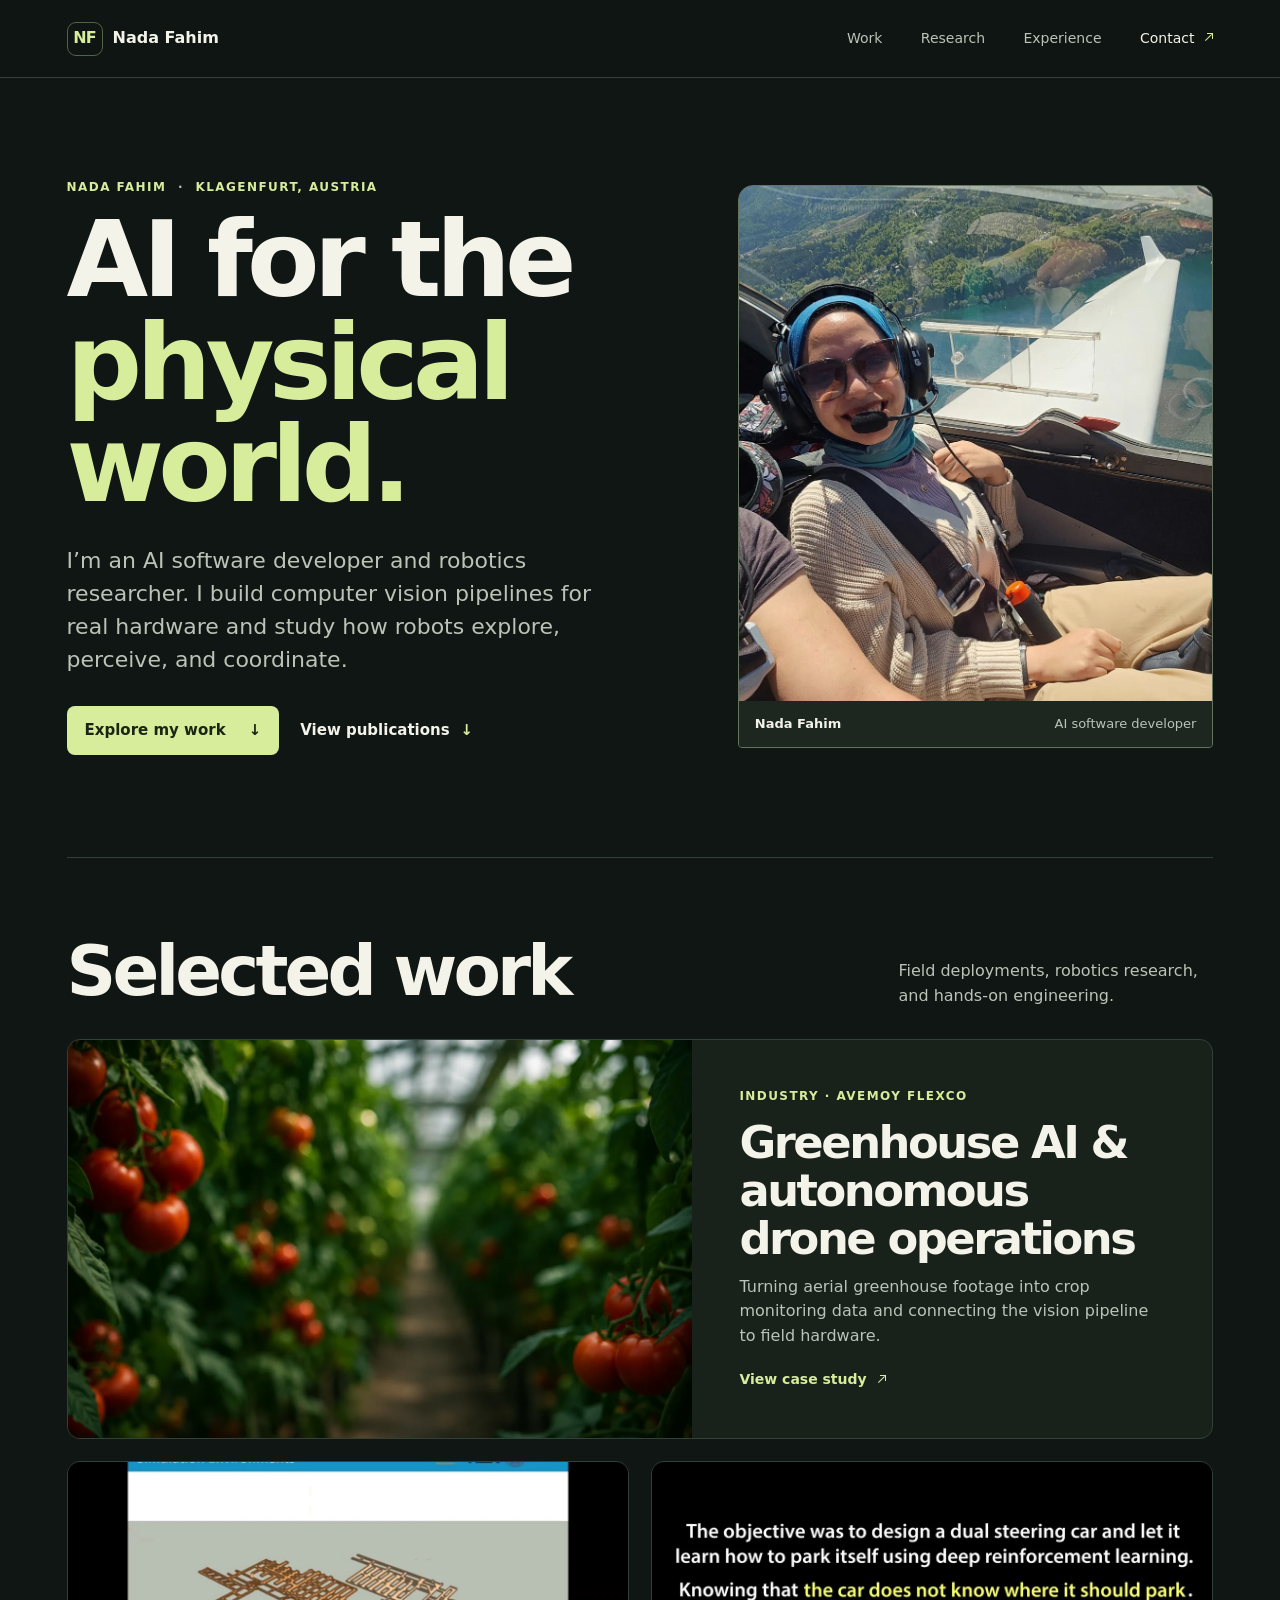
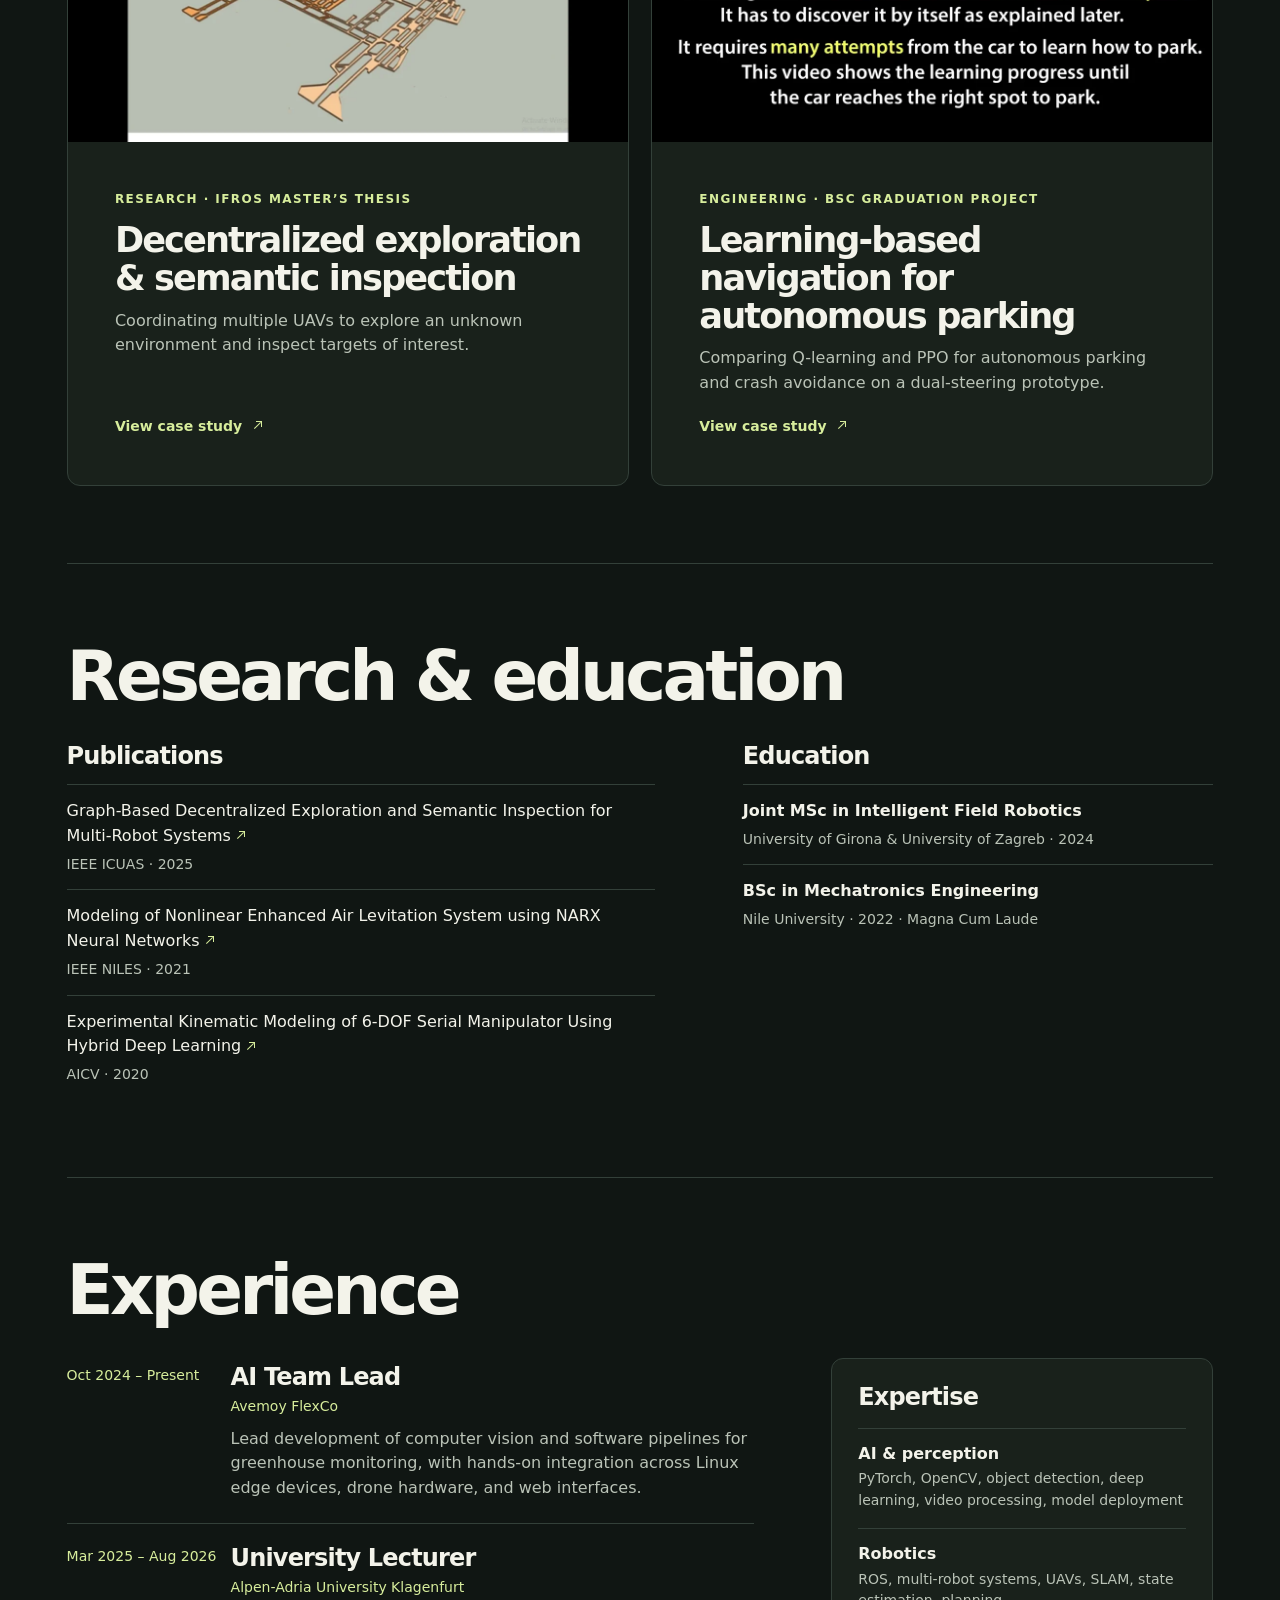
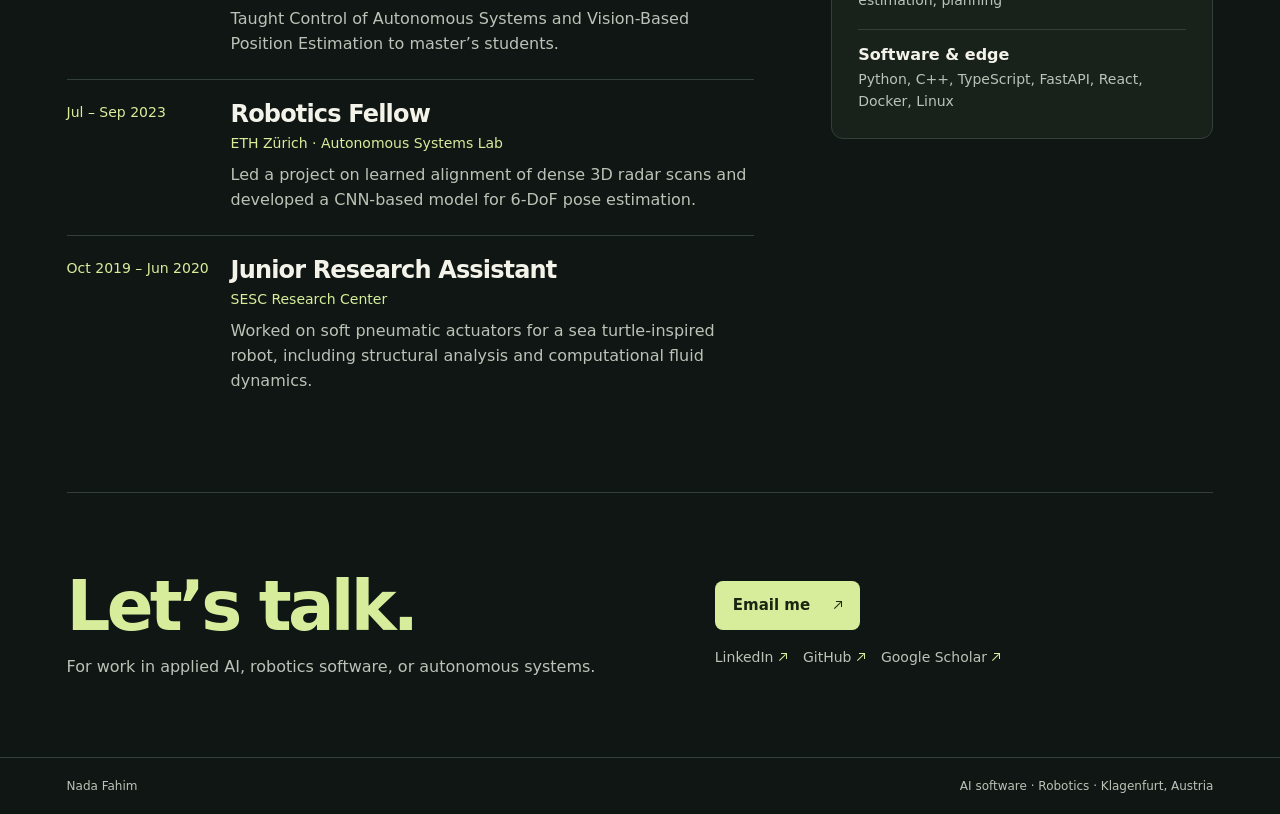
==== index.html @ fade5ad8 "Publish Nada Fahim portfolio" ====
<!doctype html><html lang="en"><head><meta charset="utf-8">
<meta name="viewport" content="width=device-width, initial-scale=1"><meta name="robots" content="noindex,nofollow">
<title>Nada Fahim | AI Software &amp; Robotics</title><meta name="description" content="Nada Fahim · AI software developer, robotics engineer, and researcher based in Klagenfurt, Austria.">
<meta property="og:title" content="Nada Fahim | AI Software &amp; Robotics"><meta property="og:description" content="Nada Fahim · AI software developer, robotics engineer, and researcher based in Klagenfurt, Austria.">
<link rel="icon" href="mark.svg" type="image/svg+xml"><link rel="stylesheet" href="style.css"></head>
<body><a class="skip" href="#main">Skip to content</a>
<header class="top"><div class="wrap top-inner"><a class="wordmark" href="index.html" aria-label="Nada Fahim, home"><span class="mark">NF</span><span>Nada Fahim</span></a><nav aria-label="Primary"><a href="index.html#work">Work</a><a href="index.html#research">Research</a><a href="index.html#experience">Experience</a><a class="nav-contact" href="index.html#contact">Contact <span class="arrow" aria-hidden="true"></span></a></nav></div></header>
<main id="main">
<section class="hero wrap"><div class="hero-copy"><p class="eyebrow">Nada Fahim <span>·</span> Klagenfurt, Austria</p><h1>AI for the<br><em>physical world.</em></h1>
<p class="intro">I’m an AI software developer and robotics researcher. I build computer vision pipelines for real hardware and study how robots explore, perceive, and coordinate.</p>
<div class="actions"><a class="button" href="#work">Explore my work <span aria-hidden="true">↓</span></a><a class="quiet" href="#publications">View publications <span aria-hidden="true">↓</span></a></div></div>
<figure class="portrait"><img src="nada-fahim.webp" width="1000" height="1333" alt="Portrait of Nada Fahim" fetchpriority="high"><figcaption>Nada Fahim <span>AI software developer</span></figcaption></figure></section>
<section class="section work wrap" id="work"><div class="section-head"><h2>Selected work</h2><p>Field deployments, robotics research, and hands-on engineering.</p></div><article class="case-card featured"><figure><img src="greenhouse.webp" alt="Illustration of tomatoes growing in a greenhouse" loading="lazy"></figure>
<div class="card-body"><p class="eyebrow">Industry · Avemoy FlexCo</p><h3><a href="greenhouse-ai.html">Greenhouse AI & autonomous drone operations</a></h3><p>Turning aerial greenhouse footage into crop monitoring data and connecting the vision pipeline to field hardware.</p>
<a class="case-link" href="greenhouse-ai.html" aria-label="View case study: Greenhouse AI & autonomous drone operations">View case study <span class="arrow" aria-hidden="true"></span></a></div></article><div class="work-grid"><article class="case-card"><figure><img src="exploration.webp" alt="Frame from the multi-robot exploration thesis demonstration" loading="lazy"></figure>
<div class="card-body"><p class="eyebrow">Research · IFRoS master’s thesis</p><h3><a href="multi-robot-exploration.html">Decentralized exploration & semantic inspection</a></h3><p>Coordinating multiple UAVs to explore an unknown environment and inspect targets of interest.</p>
<a class="case-link" href="multi-robot-exploration.html" aria-label="View case study: Decentralized exploration & semantic inspection">View case study <span class="arrow" aria-hidden="true"></span></a></div></article><article class="case-card"><figure><img src="parking.webp" alt="Frame from the autonomous parking graduation project demonstration" loading="lazy"></figure>
<div class="card-body"><p class="eyebrow">Engineering · BSc graduation project</p><h3><a href="autonomous-parking.html">Learning-based navigation for autonomous parking</a></h3><p>Comparing Q-learning and PPO for autonomous parking and crash avoidance on a dual-steering prototype.</p>
<a class="case-link" href="autonomous-parking.html" aria-label="View case study: Learning-based navigation for autonomous parking">View case study <span class="arrow" aria-hidden="true"></span></a></div></article></div></section>
<section class="section research-section wrap" id="research"><div class="section-head"><h2>Research & education</h2></div><div class="research-grid"><div><h3 id="publications">Publications</h3>
<ul class="publication-list"><li><a href="https://ieeexplore.ieee.org/document/11007831">Graph-Based Decentralized Exploration and Semantic Inspection for Multi-Robot Systems <span class="arrow" aria-hidden="true"></span></a><p>IEEE ICUAS · 2025</p></li>
<li><a href="https://ieeexplore.ieee.org/document/9600486">Modeling of Nonlinear Enhanced Air Levitation System using NARX Neural Networks <span class="arrow" aria-hidden="true"></span></a><p>IEEE NILES · 2021</p></li>
<li><a href="https://itcs.nu.edu.eg/publications/experimental-kinematic-modeling-6-dof-serial-manipulator-using-hybrid-deep-learning">Experimental Kinematic Modeling of 6-DOF Serial Manipulator Using Hybrid Deep Learning <span class="arrow" aria-hidden="true"></span></a><p>AICV · 2020</p></li></ul></div>
<div><h3>Education</h3><div class="degree"><strong>Joint MSc in Intelligent Field Robotics</strong><p>University of Girona &amp; University of Zagreb · 2024</p></div><div class="degree"><strong>BSc in Mechatronics Engineering</strong><p>Nile University · 2022 · Magna Cum Laude</p></div></div></div></section>
<section class="section wrap" id="experience"><div class="section-head"><h2>Experience</h2></div><div class="experience-grid"><div><article class="experience-item"><time>Oct 2024 – Present</time><div><h3>AI Team Lead</h3><p class="org">Avemoy FlexCo</p><p>Lead development of computer vision and software pipelines for greenhouse monitoring, with hands-on integration across Linux edge devices, drone hardware, and web interfaces.</p></div></article><article class="experience-item"><time>Mar 2025 – Aug 2026</time><div><h3>University Lecturer</h3><p class="org">Alpen-Adria University Klagenfurt</p><p>Taught Control of Autonomous Systems and Vision-Based Position Estimation to master’s students.</p></div></article><article class="experience-item"><time>Jul – Sep 2023</time><div><h3>Robotics Fellow</h3><p class="org">ETH Zürich · Autonomous Systems Lab</p><p>Led a project on learned alignment of dense 3D radar scans and developed a CNN-based model for 6-DoF pose estimation.</p></div></article><article class="experience-item"><time>Oct 2019 – Jun 2020</time><div><h3>Junior Research Assistant</h3><p class="org">SESC Research Center</p><p>Worked on soft pneumatic actuators for a sea turtle-inspired robot, including structural analysis and computational fluid dynamics.</p></div></article></div><aside class="skills" aria-label="Technical expertise"><h2>Expertise</h2><article><h3>AI & perception</h3><p>PyTorch, OpenCV, object detection, deep learning, video processing, model deployment</p></article><article><h3>Robotics</h3><p>ROS, multi-robot systems, UAVs, SLAM, state estimation, planning</p></article><article><h3>Software & edge</h3><p>Python, C++, TypeScript, FastAPI, React, Docker, Linux</p></article></aside></div></section>
<section class="contact wrap section" id="contact"><div><h2>Let’s talk.</h2><p>For work in applied AI, robotics software, or autonomous systems.</p></div><div><a class="button" href="mailto:Nada.Fahim2912@gmail.com">Email me <span class="arrow" aria-hidden="true"></span></a><div class="socials"><a class="social-link" href="https://linkedin.com/in/nada-abbas-99n">LinkedIn <span class="arrow" aria-hidden="true"></span></a><a class="social-link" href="https://github.com/NadaAbbas444">GitHub <span class="arrow" aria-hidden="true"></span></a><a class="social-link" href="https://scholar.google.com/citations?user=rYOD8GUAAAAJ&amp;hl=en">Google Scholar <span class="arrow" aria-hidden="true"></span></a></div></div></section></main>
<footer><div class="wrap footer-inner"><span>Nada Fahim</span><span>AI software · Robotics · Klagenfurt, Austria</span></div></footer></body></html>
---- style.css ----
:root{--bg:#101613;--panel:#19211b;--line:#334039;--ink:#f3f3ea;--muted:#bac3b7;--accent:#d7ed9c;--dark:#1b2511;--max:1320px;--gutter:clamp(22px,5.2vw,76px);color-scheme:dark}
*{box-sizing:border-box}html{scroll-behavior:smooth;scroll-padding-top:100px}body{margin:0;background:var(--bg);color:var(--ink);font-family:"Geist","DM Sans",system-ui,sans-serif;line-height:1.55}a{color:inherit;text-decoration:none}a:focus-visible{outline:2px solid var(--accent);outline-offset:5px}img,video{display:block;width:100%}figure,p,h1,h2,h3{margin:0}figure{min-width:0}p{color:var(--muted)}.wrap{width:min(calc(100% - var(--gutter)*2),var(--max));margin-inline:auto}.skip{position:absolute;top:12px;left:14px;z-index:10;padding:10px 15px;background:var(--accent);color:var(--dark);transform:translateY(-180%)}.skip:focus{transform:none}
.top{position:sticky;top:0;background:#101613f2;border-bottom:1px solid var(--line);z-index:3}.top-inner{height:77px;display:flex;justify-content:space-between;align-items:center;gap:22px}.wordmark{display:inline-flex;align-items:center;gap:10px;font-size:16px;font-weight:650;white-space:nowrap}.mark{display:grid;place-items:center;width:36px;height:34px;color:var(--accent);border:1px solid #536345;letter-spacing:-.06em;border-radius:9px}nav{display:flex;align-items:center;gap:clamp(15px,3vw,42px);font-size:14px;color:var(--muted)}nav a:hover,.quiet:hover,.social-link:hover{color:var(--accent)}.nav-contact{color:var(--ink)}.nav-contact span,.quiet span,.case-link span{margin-left:.35rem;color:var(--accent)}
.hero{padding:clamp(54px,7.8vw,114px) 0 clamp(58px,8vw,112px);display:grid;grid-template-columns:minmax(0,1.25fr) minmax(0,1fr);align-items:center;gap:clamp(30px,6vw,96px)}.eyebrow{font-size:12px;font-weight:650;letter-spacing:.12em;text-transform:uppercase;color:var(--accent);margin-bottom:13px}.eyebrow span{margin-inline:6px;color:var(--muted)}h1,h2,h3{font-weight:620;line-height:1.07;letter-spacing:-.055em}.hero h1{font-size:clamp(58px,8.25vw,120px);line-height:.97;margin:0 0 27px}.hero h1 em{font-style:normal;color:var(--accent)}.intro{font-size:clamp(17px,2vw,22px);max-width:540px;line-height:1.5}.actions,.socials{display:flex;align-items:center;gap:21px;flex-wrap:wrap}.actions{margin-top:30px}.button{display:inline-flex;align-items:center;justify-content:space-between;gap:23px;color:var(--dark);background:var(--accent);padding:13px 18px;border-radius:8px;font-size:15px;font-weight:700}.button:hover{background:#edf8d2}.quiet{font-size:15px;font-weight:650}.portrait{position:relative;isolation:isolate;max-width:480px;justify-self:end;width:100%;overflow:hidden;border:1px solid #66745f;border-radius:15px 15px 4px 4px;background:#27352d}.portrait img{height:clamp(335px,42vw,515px);object-fit:cover;object-position:center 36%;filter:saturate(.9)}.portrait figcaption{padding:13px 16px;display:flex;justify-content:space-between;gap:10px;background:#1d2720;color:var(--ink);font-size:13px;font-weight:650}.portrait figcaption span{color:var(--muted);font-weight:450}
.section{padding:clamp(42px,6vw,78px) 0;border-top:1px solid var(--line)}.section-head{margin-bottom:30px;display:flex;justify-content:space-between;align-items:end;gap:20px}.section-head h2,.contact h2{font-size:clamp(40px,5.5vw,69px)}.section-head>p{max-width:315px}.work-grid{display:grid;grid-template-columns:1fr 1fr;gap:22px;margin-top:22px}.case-card{overflow:hidden;border-radius:13px;border:1px solid var(--line);background:var(--panel);display:flex;flex-direction:column}.case-card.featured{display:grid;grid-template-columns:1.2fr 1fr;min-height:350px}.case-card figure{overflow:hidden;background:#243026}.case-card figure a{display:block;height:100%}.case-card figure img{height:100%;min-height:232px;aspect-ratio:16/8;object-fit:cover;transition:transform .5s ease}.case-card.featured figure img{min-height:350px}.case-card:hover img{transform:scale(1.035)}.card-body{display:flex;flex-direction:column;align-items:flex-start;padding:clamp(22px,3.7vw,51px);flex:1}.featured .card-body{justify-content:center}.card-body h3{font-size:clamp(25px,3.5vw,48px);margin-bottom:12px}.work-grid h3{font-size:clamp(24px,2.75vw,36px)}.card-body h3 a:hover,.publication-list a:hover{color:var(--accent)}.card-body>p:not(.eyebrow){margin-bottom:20px;max-width:466px}.case-link{display:inline-block;margin-top:auto;color:var(--accent);font-weight:650;font-size:14px}.case-link:hover{text-decoration:underline}
.experience-grid{display:grid;grid-template-columns:1.8fr 1fr;gap:clamp(30px,6vw,90px)}.experience-item{display:grid;grid-template-columns:150px 1fr;gap:14px;border-bottom:1px solid var(--line);padding:22px 0}.experience-item:first-child{padding-top:7px}.experience-item:last-child{border-bottom:0}.experience-item time,.org{color:var(--accent);font-size:14px}.experience-item h3,.skills h2,.research-grid h3{font-size:24px;letter-spacing:-.035em}.experience-item .org{margin:5px 0 9px}.skills{border:1px solid var(--line);background:var(--panel);border-radius:12px;padding:26px;height:fit-content}.skills article{margin-top:17px;padding-top:16px;border-top:1px solid var(--line)}.skills h3{font-size:16px;letter-spacing:0;margin-bottom:6px}.skills p{font-size:14px}
.research-grid{display:grid;grid-template-columns:1.25fr 1fr;gap:clamp(26px,7vw,88px)}.research-grid h3{margin-bottom:14px}.publication-list{list-style:none;margin:0;padding:0}.publication-list li,.degree{padding:14px 0;border-top:1px solid var(--line)}.publication-list p,.degree p{font-size:14px;margin-top:5px}.publication-list a span{color:var(--accent)}.contact{display:grid;grid-template-columns:1.25fr 1fr;gap:25px;align-items:center}.contact h2{color:var(--accent);margin-bottom:11px}.socials{gap:16px;margin-top:17px}.social-link{color:var(--muted);font-size:14px}.footer-inner{padding:19px 0;display:flex;justify-content:space-between;gap:12px;font-size:12px;color:var(--muted)}footer{border-top:1px solid var(--line)}
.case-page{max-width:1060px;padding:42px 0 80px}.case-header{padding:43px 0 22px}.case-header h1{font-size:clamp(40px,7vw,84px);margin-bottom:17px;max-width:920px}.case-meta{display:flex;gap:18px;color:var(--muted);font-size:14px;flex-wrap:wrap;border-block:1px solid var(--line);padding:14px 0;margin-bottom:27px}.case-meta strong{color:var(--accent)}.case-media video,.case-media img{border-radius:10px;border:1px solid var(--line);max-height:650px;object-fit:contain;background:#080c09}.case-media figure img{max-height:430px;object-fit:cover}.case-media figcaption{font-size:13px;color:var(--muted);margin-top:8px}.case-details{display:grid;grid-template-columns:1fr 1fr;gap:18px 50px;margin-top:39px}.case-details section{border-top:1px solid var(--line);padding-top:16px}.case-details h2,.stack h2{font-size:24px;margin-bottom:10px;letter-spacing:-.035em}.case-details .case-link{margin:12px 19px 0 0}.stack{margin-top:34px;border-radius:10px;border:1px solid var(--line);background:var(--panel);padding:21px}
@media(max-width:820px){.hero{grid-template-columns:1.1fr .9fr;gap:25px}.hero h1{font-size:clamp(44px,8.5vw,71px)}.case-card.featured{grid-template-columns:1fr 1fr}.experience-grid{grid-template-columns:1fr}.experience-item{grid-template-columns:135px 1fr}.top-inner{height:66px}}
@media(max-width:620px){.hero,.work-grid,.case-card.featured,.case-details,.research-grid,.contact{grid-template-columns:1fr}.hero{padding-top:40px;gap:30px}.hero h1{font-size:clamp(47px,11.5vw,74px)}.portrait{justify-self:start;max-width:none}.portrait img{height:clamp(310px,91vw,470px)}.section-head{display:block}.section-head>p{margin-top:9px}.case-card.featured figure img{min-height:190px}.case-card figure img{min-height:177px}.card-body{padding:24px}.experience-item{grid-template-columns:1fr;gap:4px}.top-inner{align-items:center;gap:9px}.wordmark>span:last-child{display:none}nav{gap:14px;font-size:12px}.nav-contact span{display:none}.footer-inner{flex-wrap:wrap}.case-header{padding-top:29px}}
@media(prefers-reduced-motion:reduce){*,*::before,*::after{scroll-behavior:auto!important;transition:none!important}}
.arrow{display:inline-block;width:9px;height:9px;position:relative;color:var(--accent);vertical-align:.04em}.arrow:before{content:"";position:absolute;top:0;right:0;width:5px;height:5px;border-top:1px solid;border-right:1px solid}.arrow:after{content:"";background:currentColor;position:absolute;width:1px;height:9px;top:0;left:4px;transform:rotate(45deg);transform-origin:center}.button .arrow{color:var(--dark)}
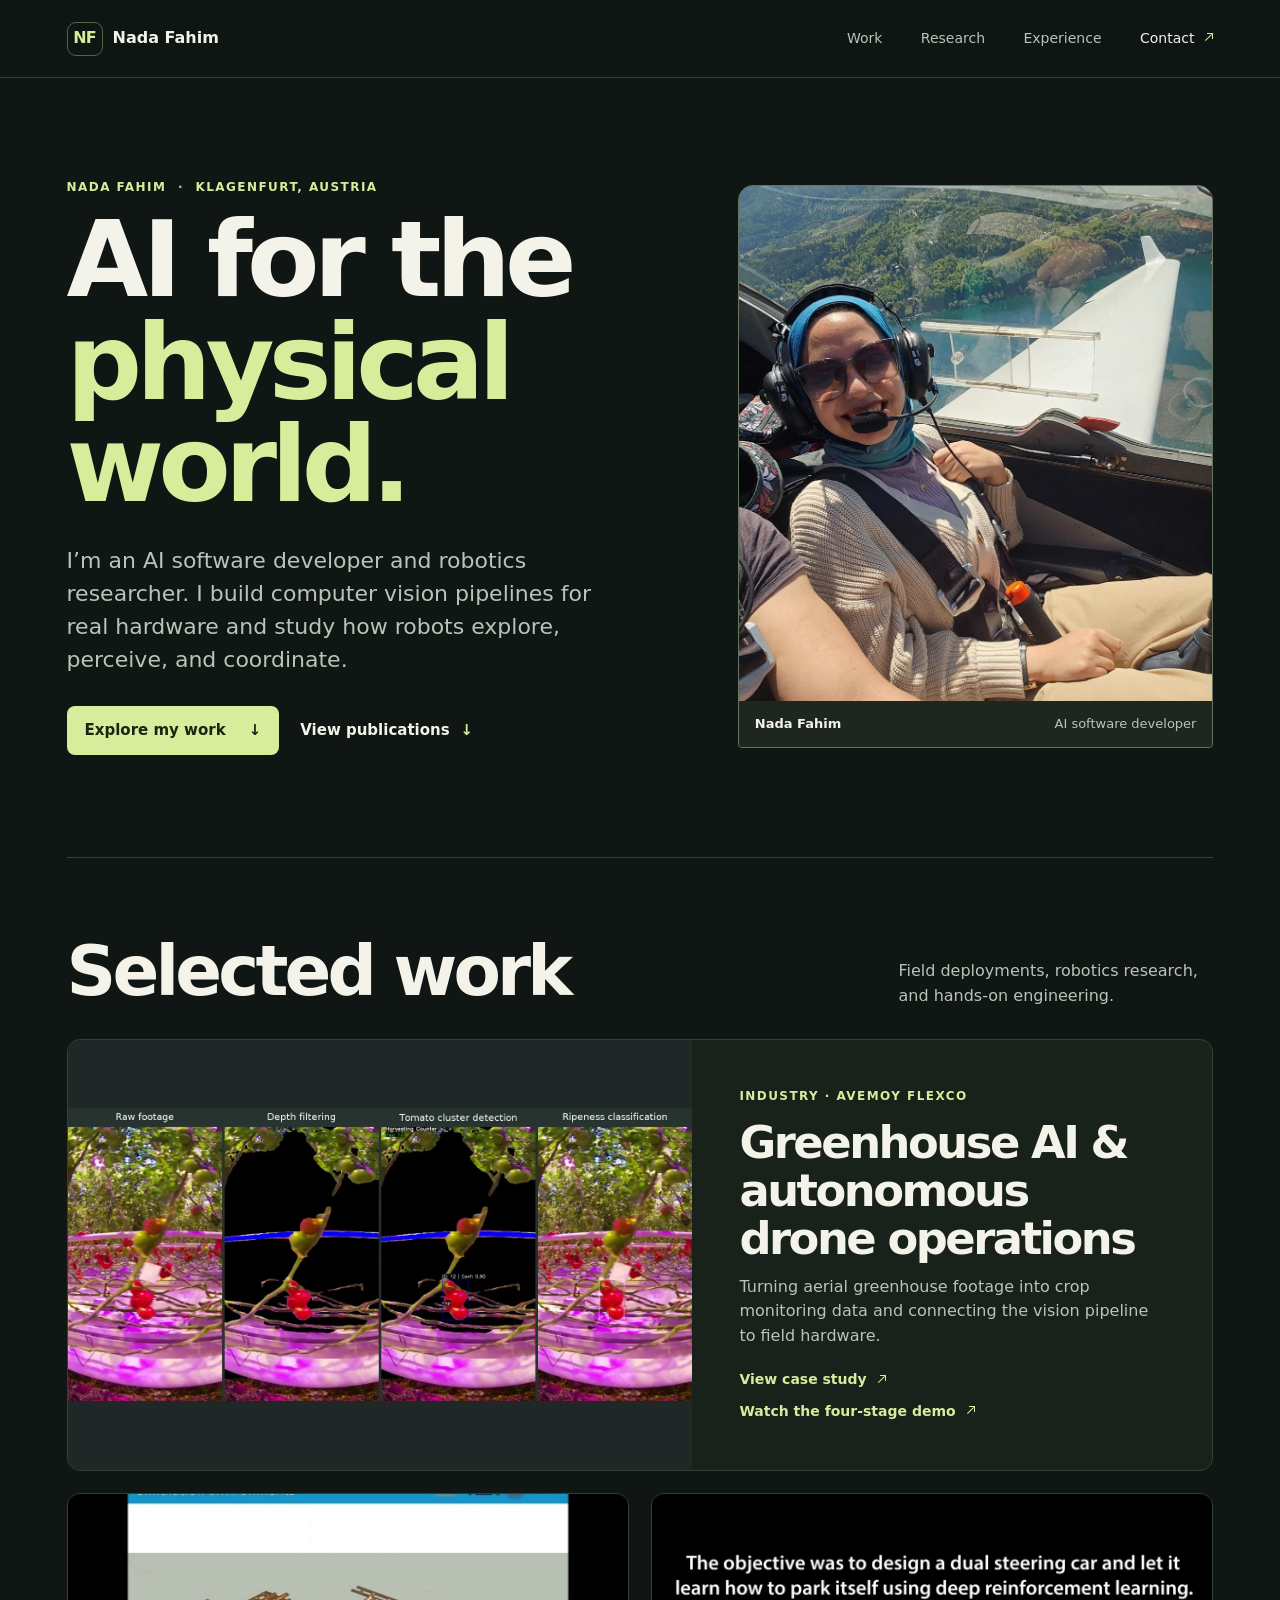
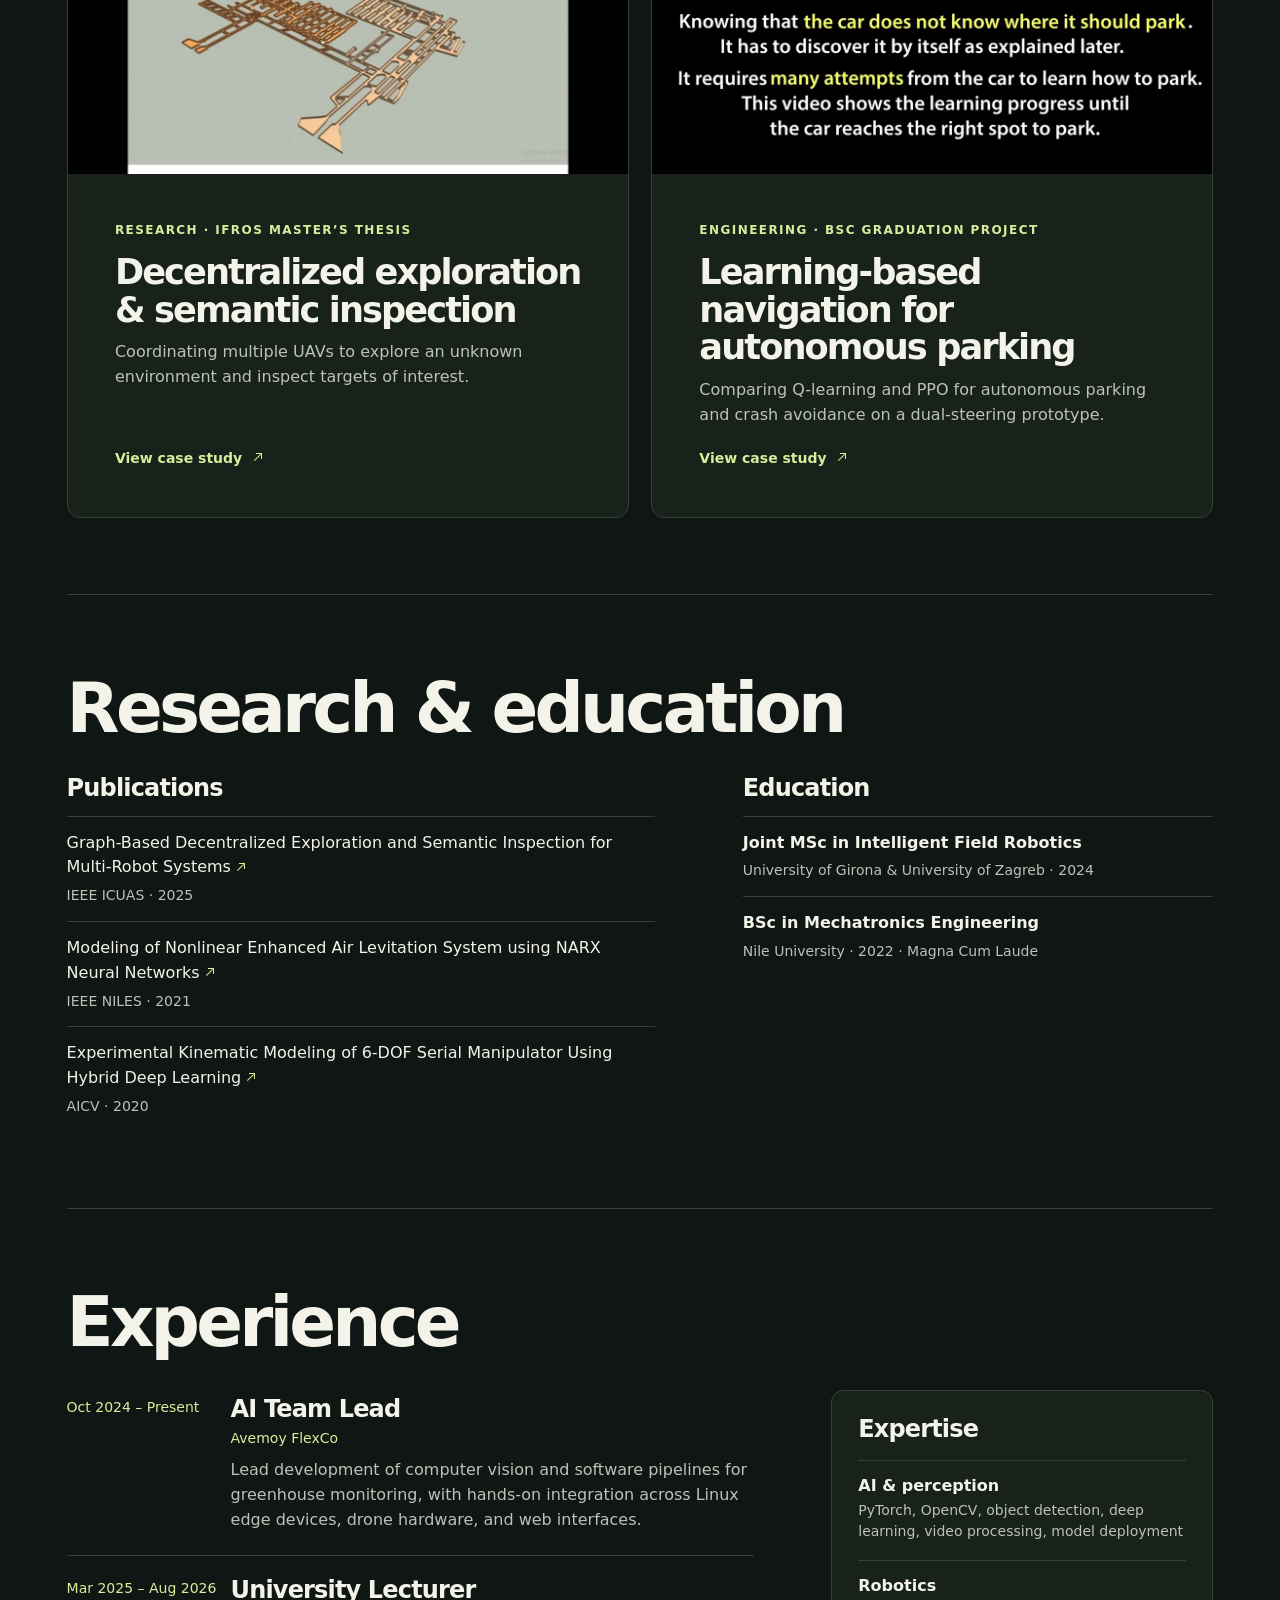
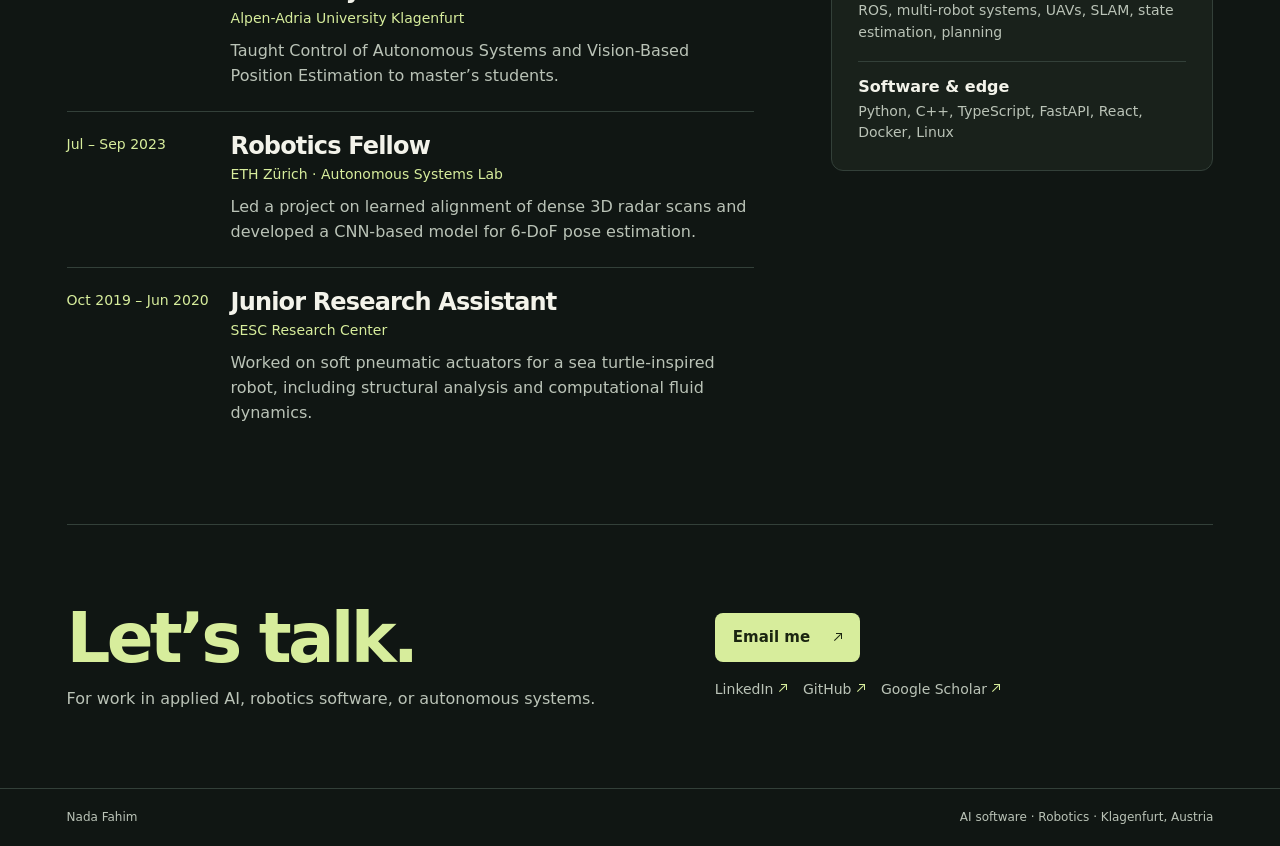
==== commit 86562f8a: "Add greenhouse vision demo and portfolio mockups" ====
--- a/index.html
+++ b/index.html
@@ -10,9 +10,9 @@
 <p class="intro">I’m an AI software developer and robotics researcher. I build computer vision pipelines for real hardware and study how robots explore, perceive, and coordinate.</p>
 <div class="actions"><a class="button" href="#work">Explore my work <span aria-hidden="true">↓</span></a><a class="quiet" href="#publications">View publications <span aria-hidden="true">↓</span></a></div></div>
 <figure class="portrait"><img src="nada-fahim.webp" width="1000" height="1333" alt="Portrait of Nada Fahim" fetchpriority="high"><figcaption>Nada Fahim <span>AI software developer</span></figcaption></figure></section>
-<section class="section work wrap" id="work"><div class="section-head"><h2>Selected work</h2><p>Field deployments, robotics research, and hands-on engineering.</p></div><article class="case-card featured"><figure><img src="greenhouse.webp" alt="Illustration of tomatoes growing in a greenhouse" loading="lazy"></figure>
+<section class="section work wrap" id="work"><div class="section-head"><h2>Selected work</h2><p>Field deployments, robotics research, and hands-on engineering.</p></div><article class="case-card featured"><figure><a href="greenhouse-ai.html#vision-demo" aria-label="Watch the greenhouse computer vision demo"><img src="greenhouse-vision-poster.webp" alt="Four-stage greenhouse vision comparison" loading="lazy" style="object-fit: contain; background: #202827"></a></figure>
 <div class="card-body"><p class="eyebrow">Industry · Avemoy FlexCo</p><h3><a href="greenhouse-ai.html">Greenhouse AI & autonomous drone operations</a></h3><p>Turning aerial greenhouse footage into crop monitoring data and connecting the vision pipeline to field hardware.</p>
-<a class="case-link" href="greenhouse-ai.html" aria-label="View case study: Greenhouse AI & autonomous drone operations">View case study <span class="arrow" aria-hidden="true"></span></a></div></article><div class="work-grid"><article class="case-card"><figure><img src="exploration.webp" alt="Frame from the multi-robot exploration thesis demonstration" loading="lazy"></figure>
+<a class="case-link" href="greenhouse-ai.html" aria-label="View case study: Greenhouse AI & autonomous drone operations">View case study <span class="arrow" aria-hidden="true"></span></a><a class="case-link" href="greenhouse-ai.html#vision-demo" style="margin-top: 10px">Watch the four-stage demo <span class="arrow" aria-hidden="true"></span></a></div></article><div class="work-grid"><article class="case-card"><figure><img src="exploration.webp" alt="Frame from the multi-robot exploration thesis demonstration" loading="lazy"></figure>
 <div class="card-body"><p class="eyebrow">Research · IFRoS master’s thesis</p><h3><a href="multi-robot-exploration.html">Decentralized exploration & semantic inspection</a></h3><p>Coordinating multiple UAVs to explore an unknown environment and inspect targets of interest.</p>
 <a class="case-link" href="multi-robot-exploration.html" aria-label="View case study: Decentralized exploration & semantic inspection">View case study <span class="arrow" aria-hidden="true"></span></a></div></article><article class="case-card"><figure><img src="parking.webp" alt="Frame from the autonomous parking graduation project demonstration" loading="lazy"></figure>
 <div class="card-body"><p class="eyebrow">Engineering · BSc graduation project</p><h3><a href="autonomous-parking.html">Learning-based navigation for autonomous parking</a></h3><p>Comparing Q-learning and PPO for autonomous parking and crash avoidance on a dual-steering prototype.</p>
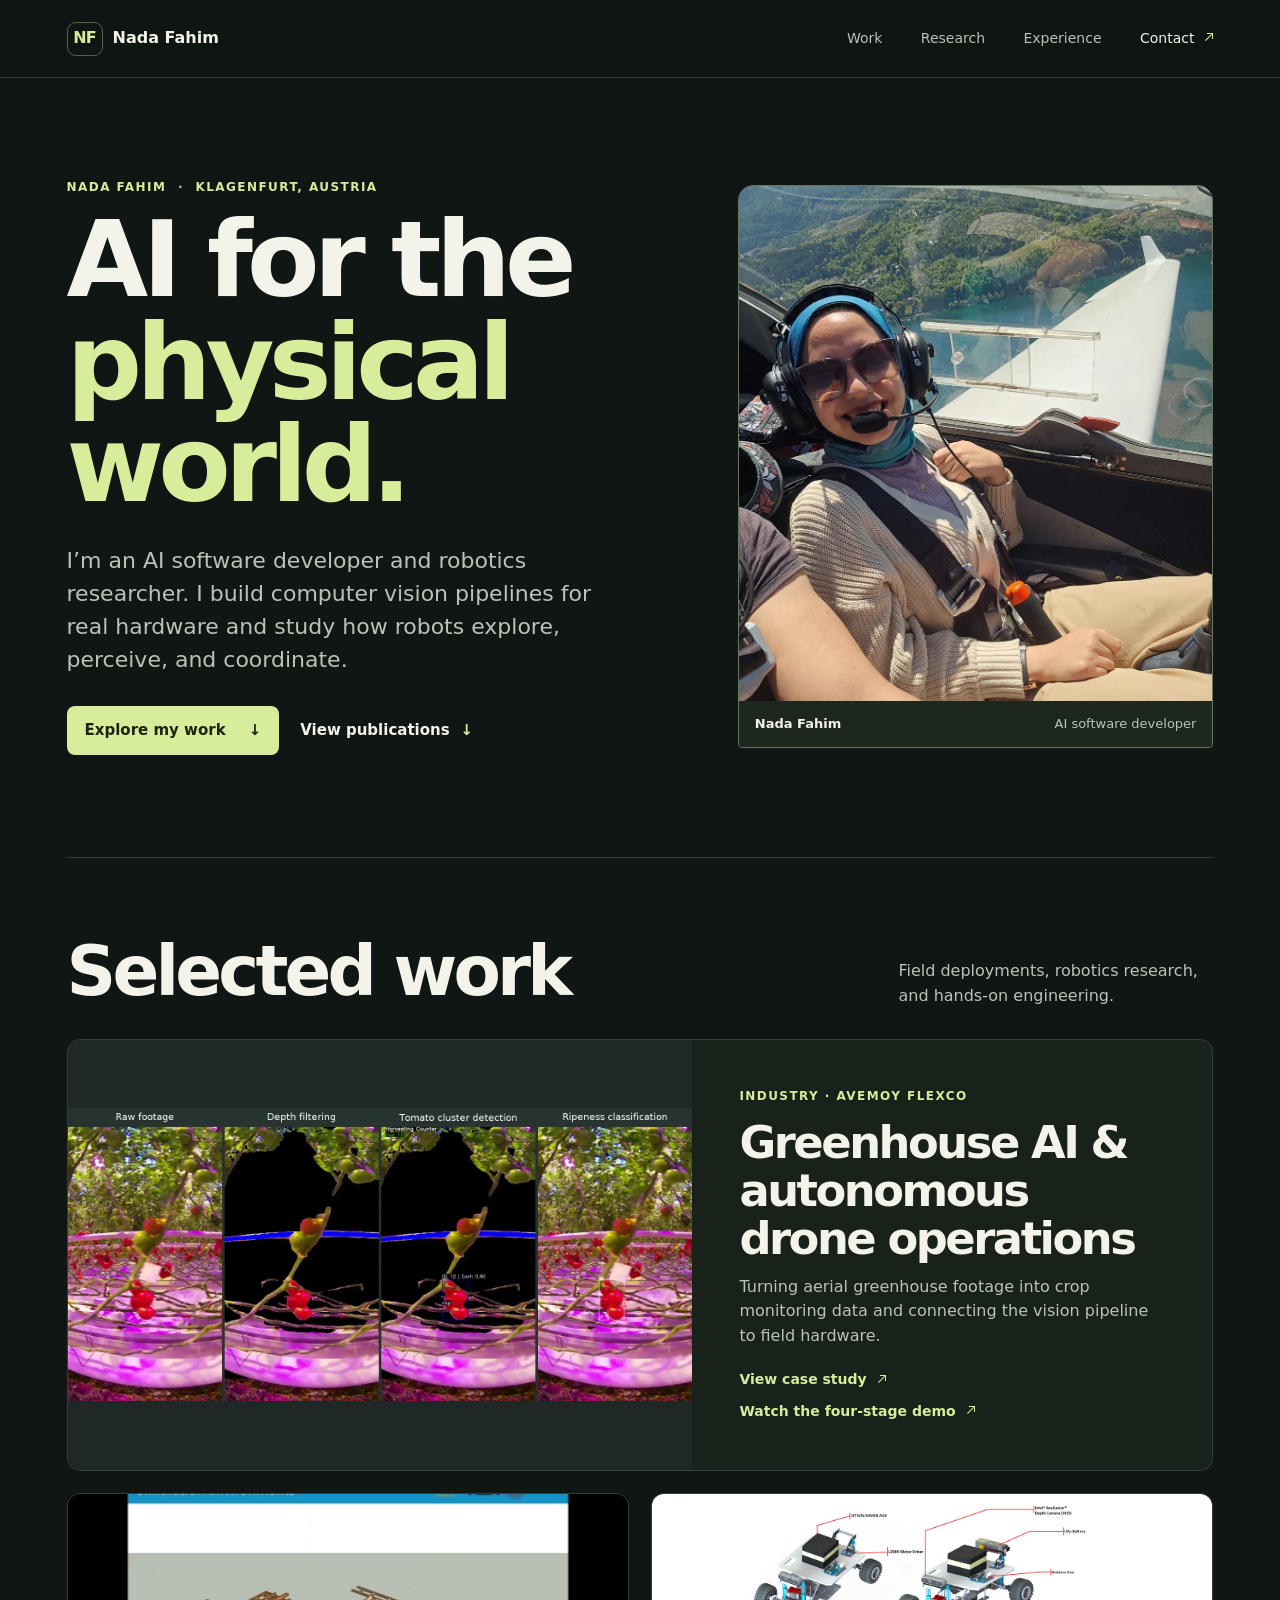
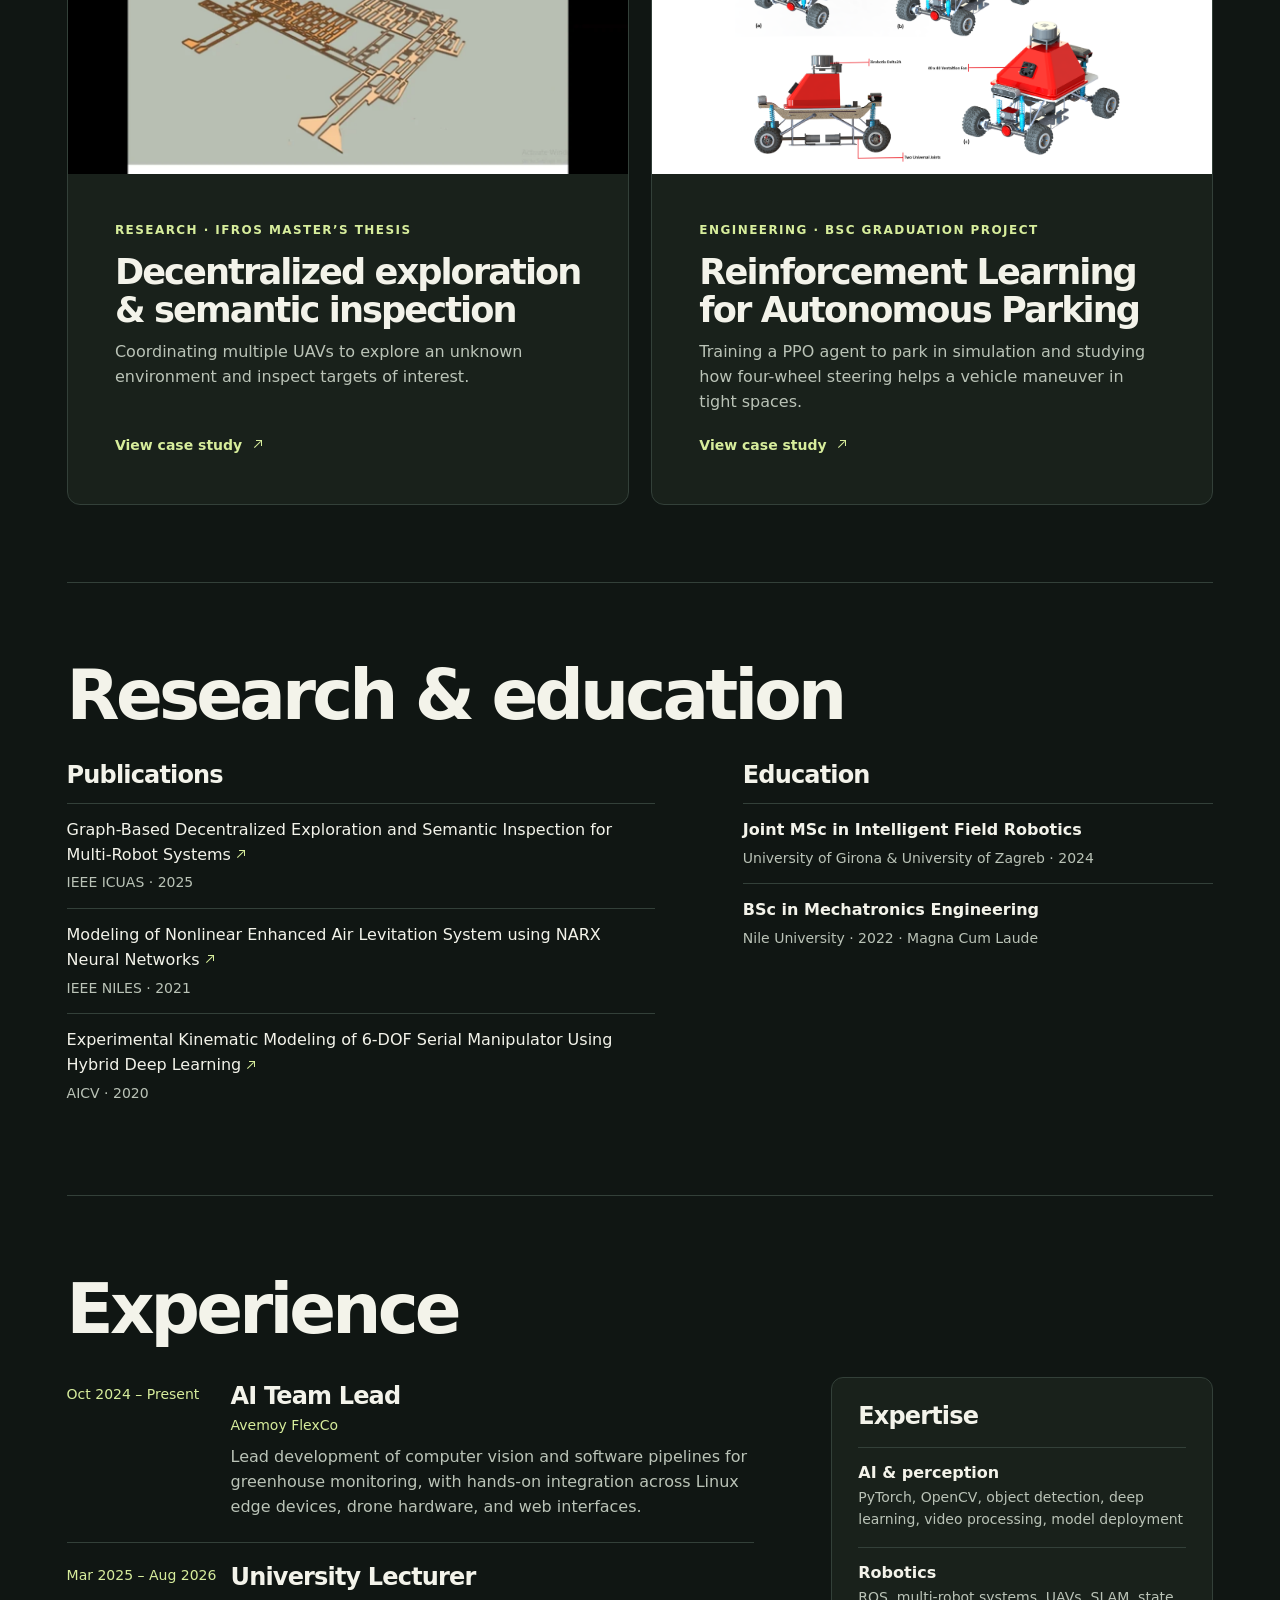
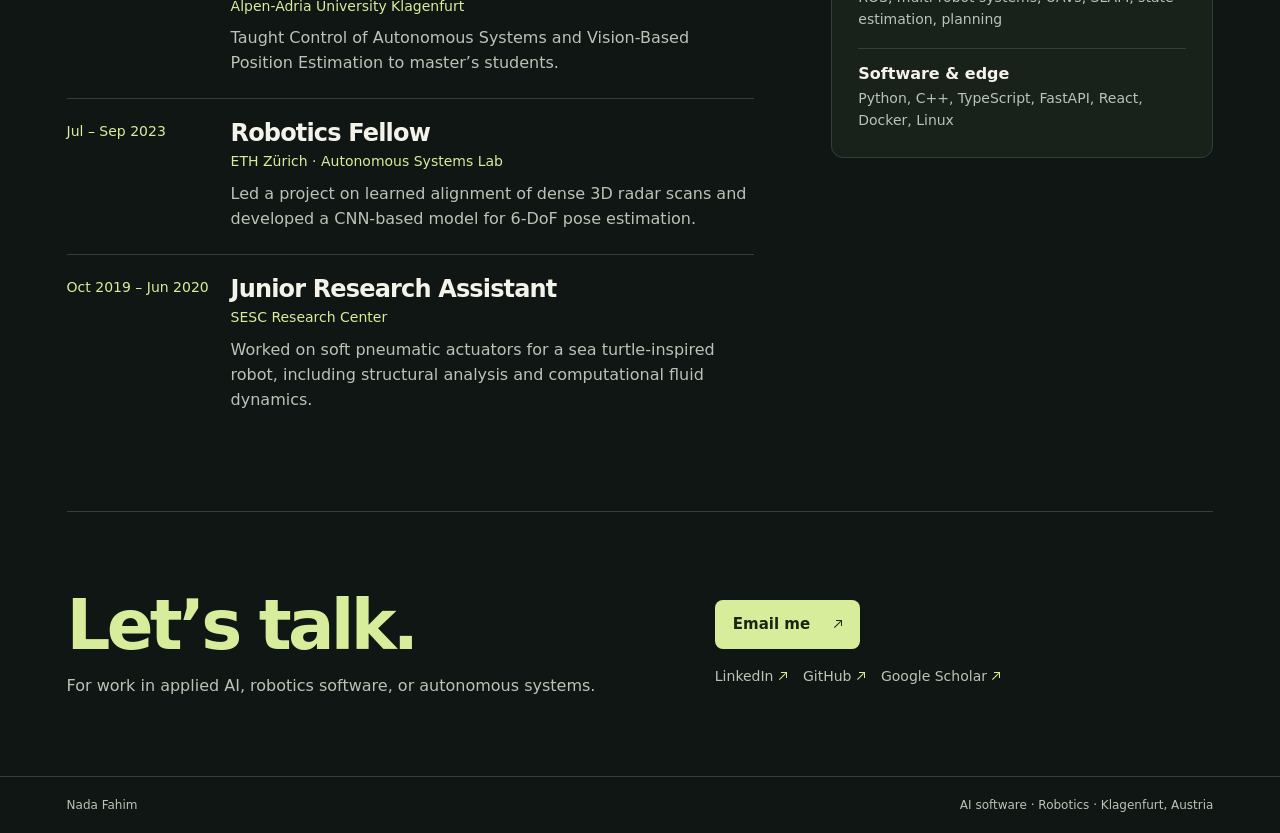
==== commit 5b2af33b: "Update reinforcement learning parking case study" ====
--- a/index.html
+++ b/index.html
@@ -14,9 +14,9 @@
 <div class="card-body"><p class="eyebrow">Industry · Avemoy FlexCo</p><h3><a href="greenhouse-ai.html">Greenhouse AI & autonomous drone operations</a></h3><p>Turning aerial greenhouse footage into crop monitoring data and connecting the vision pipeline to field hardware.</p>
 <a class="case-link" href="greenhouse-ai.html" aria-label="View case study: Greenhouse AI & autonomous drone operations">View case study <span class="arrow" aria-hidden="true"></span></a><a class="case-link" href="greenhouse-ai.html#vision-demo" style="margin-top: 10px">Watch the four-stage demo <span class="arrow" aria-hidden="true"></span></a></div></article><div class="work-grid"><article class="case-card"><figure><img src="exploration.webp" alt="Frame from the multi-robot exploration thesis demonstration" loading="lazy"></figure>
 <div class="card-body"><p class="eyebrow">Research · IFRoS master’s thesis</p><h3><a href="multi-robot-exploration.html">Decentralized exploration & semantic inspection</a></h3><p>Coordinating multiple UAVs to explore an unknown environment and inspect targets of interest.</p>
-<a class="case-link" href="multi-robot-exploration.html" aria-label="View case study: Decentralized exploration & semantic inspection">View case study <span class="arrow" aria-hidden="true"></span></a></div></article><article class="case-card"><figure><img src="parking.webp" alt="Frame from the autonomous parking graduation project demonstration" loading="lazy"></figure>
-<div class="card-body"><p class="eyebrow">Engineering · BSc graduation project</p><h3><a href="autonomous-parking.html">Learning-based navigation for autonomous parking</a></h3><p>Comparing Q-learning and PPO for autonomous parking and crash avoidance on a dual-steering prototype.</p>
-<a class="case-link" href="autonomous-parking.html" aria-label="View case study: Learning-based navigation for autonomous parking">View case study <span class="arrow" aria-hidden="true"></span></a></div></article></div></section>
+<a class="case-link" href="multi-robot-exploration.html" aria-label="View case study: Decentralized exploration & semantic inspection">View case study <span class="arrow" aria-hidden="true"></span></a></div></article><article class="case-card"><figure><img src="parking-vehicle-cad.png" alt="CAD illustration of the four-wheel-steering prototype and its sensors" loading="lazy" style="object-fit: contain; background: #fff"></figure>
+<div class="card-body"><p class="eyebrow">Engineering · BSc graduation project</p><h3><a href="autonomous-parking.html">Reinforcement Learning for Autonomous Parking</a></h3><p>Training a PPO agent to park in simulation and studying how four-wheel steering helps a vehicle maneuver in tight spaces.</p>
+<a class="case-link" href="autonomous-parking.html" aria-label="View case study: Reinforcement Learning for Autonomous Parking">View case study <span class="arrow" aria-hidden="true"></span></a></div></article></div></section>
 <section class="section research-section wrap" id="research"><div class="section-head"><h2>Research & education</h2></div><div class="research-grid"><div><h3 id="publications">Publications</h3>
 <ul class="publication-list"><li><a href="https://ieeexplore.ieee.org/document/11007831">Graph-Based Decentralized Exploration and Semantic Inspection for Multi-Robot Systems <span class="arrow" aria-hidden="true"></span></a><p>IEEE ICUAS · 2025</p></li>
 <li><a href="https://ieeexplore.ieee.org/document/9600486">Modeling of Nonlinear Enhanced Air Levitation System using NARX Neural Networks <span class="arrow" aria-hidden="true"></span></a><p>IEEE NILES · 2021</p></li>
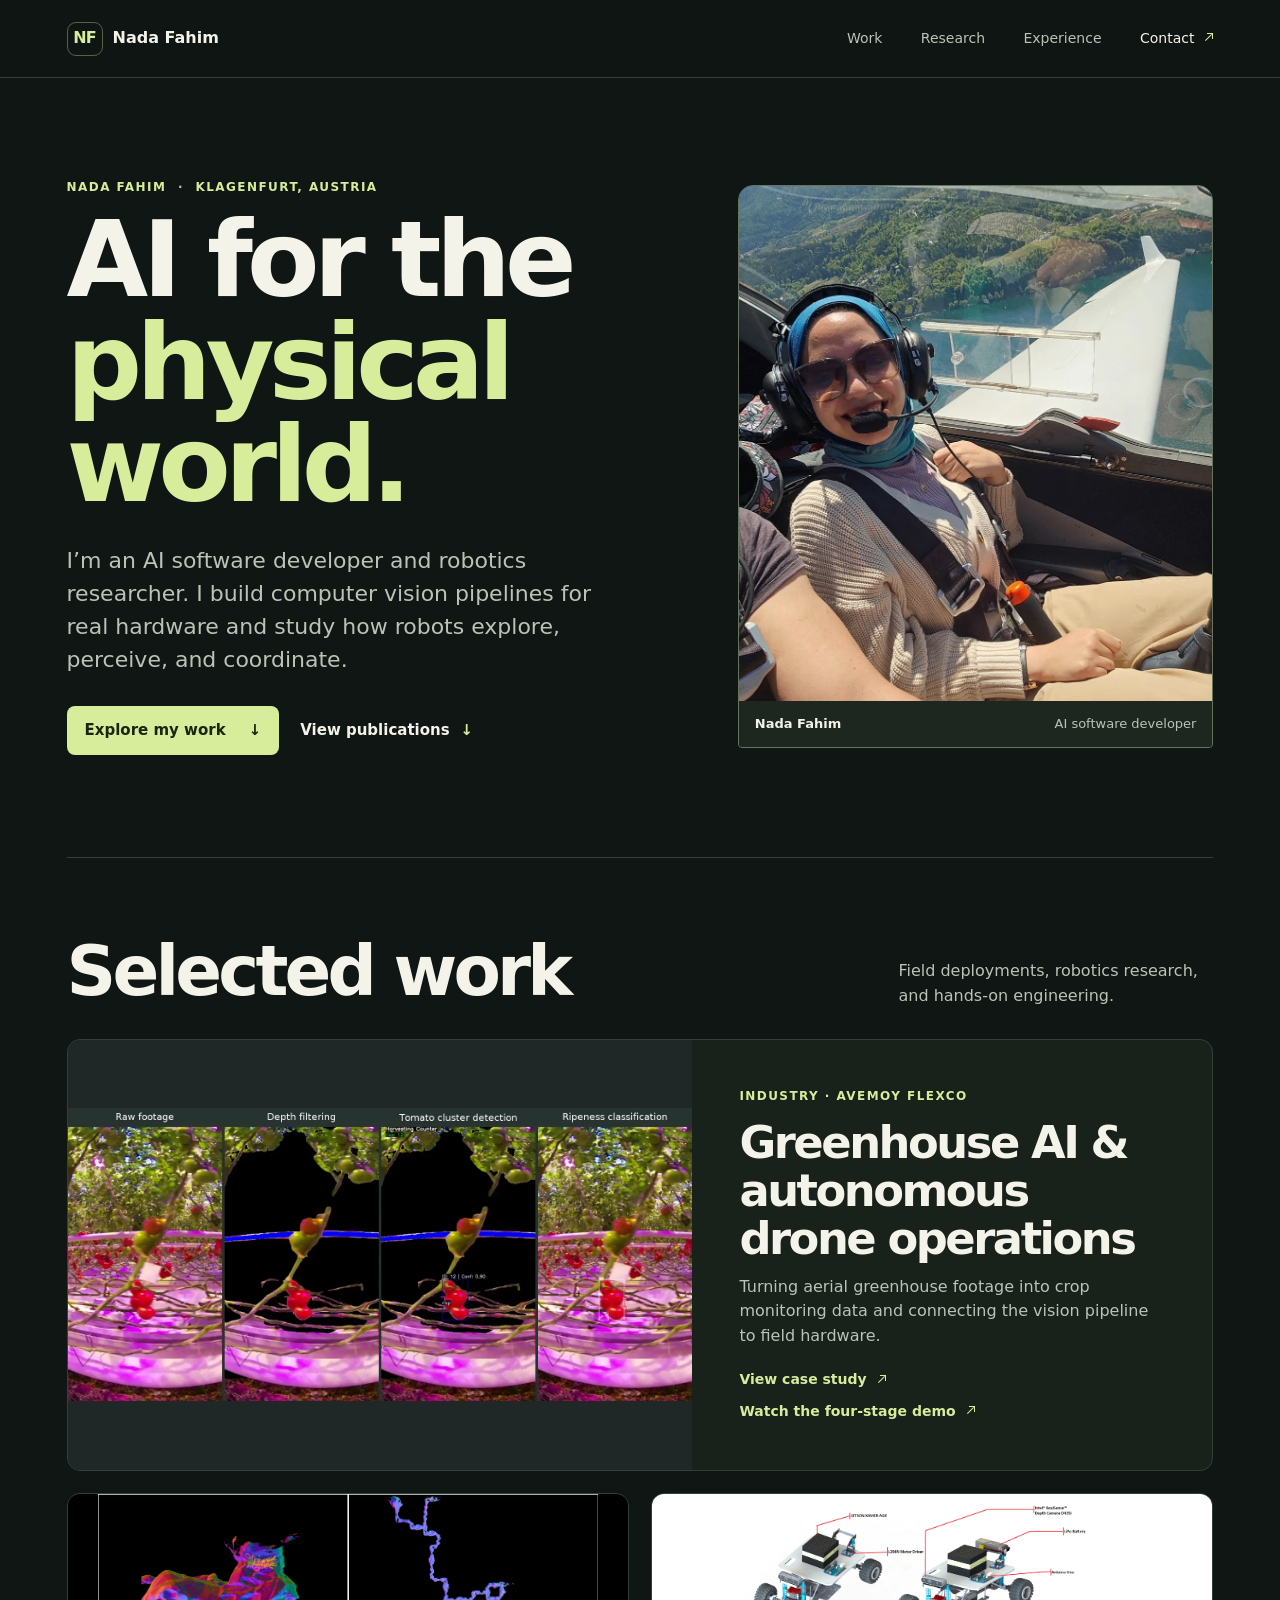
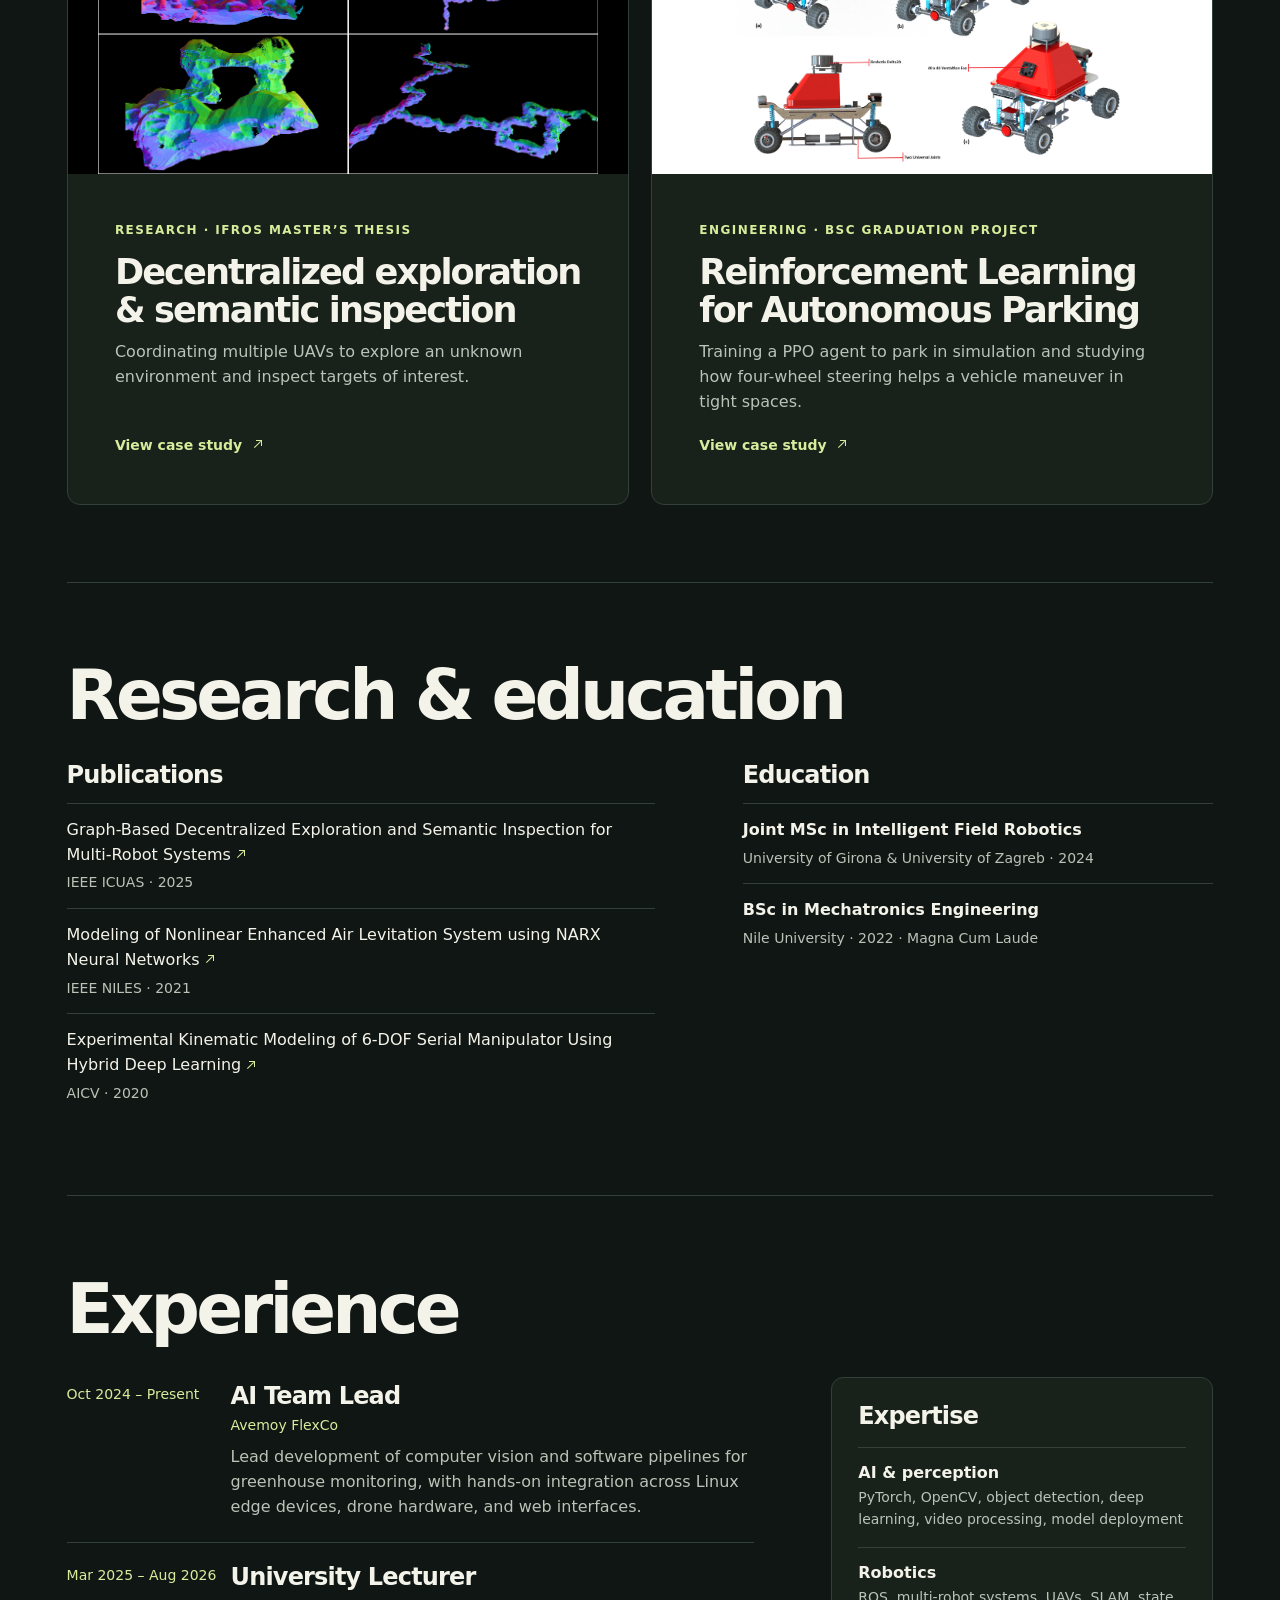
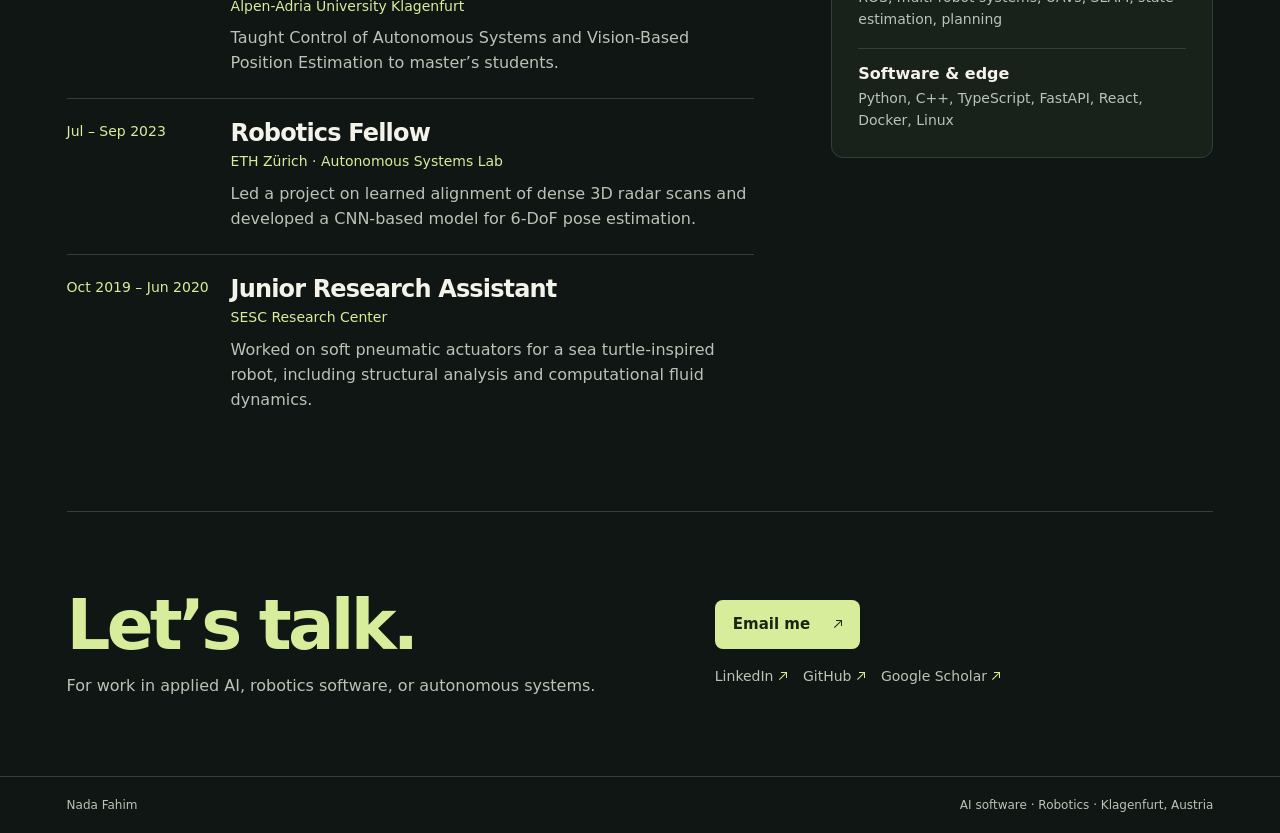
==== commit c7dd09d1: "Use reconstruction collage for multi-robot exploration" ====
--- a/index.html
+++ b/index.html
@@ -12,7 +12,7 @@
 <figure class="portrait"><img src="nada-fahim.webp" width="1000" height="1333" alt="Portrait of Nada Fahim" fetchpriority="high"><figcaption>Nada Fahim <span>AI software developer</span></figcaption></figure></section>
 <section class="section work wrap" id="work"><div class="section-head"><h2>Selected work</h2><p>Field deployments, robotics research, and hands-on engineering.</p></div><article class="case-card featured"><figure><a href="greenhouse-ai.html#vision-demo" aria-label="Watch the greenhouse computer vision demo"><img src="greenhouse-vision-poster.webp" alt="Four-stage greenhouse vision comparison" loading="lazy" style="object-fit: contain; background: #202827"></a></figure>
 <div class="card-body"><p class="eyebrow">Industry · Avemoy FlexCo</p><h3><a href="greenhouse-ai.html">Greenhouse AI & autonomous drone operations</a></h3><p>Turning aerial greenhouse footage into crop monitoring data and connecting the vision pipeline to field hardware.</p>
-<a class="case-link" href="greenhouse-ai.html" aria-label="View case study: Greenhouse AI & autonomous drone operations">View case study <span class="arrow" aria-hidden="true"></span></a><a class="case-link" href="greenhouse-ai.html#vision-demo" style="margin-top: 10px">Watch the four-stage demo <span class="arrow" aria-hidden="true"></span></a></div></article><div class="work-grid"><article class="case-card"><figure><img src="exploration.webp" alt="Frame from the multi-robot exploration thesis demonstration" loading="lazy"></figure>
+<a class="case-link" href="greenhouse-ai.html" aria-label="View case study: Greenhouse AI & autonomous drone operations">View case study <span class="arrow" aria-hidden="true"></span></a><a class="case-link" href="greenhouse-ai.html#vision-demo" style="margin-top: 10px">Watch the four-stage demo <span class="arrow" aria-hidden="true"></span></a></div></article><div class="work-grid"><article class="case-card"><figure><img src="exploration-collage.png" alt="Four views of a color-coded 3D reconstruction from the multi-robot exploration project" loading="lazy" style="object-fit: contain; background: #000"></figure>
 <div class="card-body"><p class="eyebrow">Research · IFRoS master’s thesis</p><h3><a href="multi-robot-exploration.html">Decentralized exploration & semantic inspection</a></h3><p>Coordinating multiple UAVs to explore an unknown environment and inspect targets of interest.</p>
 <a class="case-link" href="multi-robot-exploration.html" aria-label="View case study: Decentralized exploration & semantic inspection">View case study <span class="arrow" aria-hidden="true"></span></a></div></article><article class="case-card"><figure><img src="parking-vehicle-cad.png" alt="CAD illustration of the four-wheel-steering prototype and its sensors" loading="lazy" style="object-fit: contain; background: #fff"></figure>
 <div class="card-body"><p class="eyebrow">Engineering · BSc graduation project</p><h3><a href="autonomous-parking.html">Reinforcement Learning for Autonomous Parking</a></h3><p>Training a PPO agent to park in simulation and studying how four-wheel steering helps a vehicle maneuver in tight spaces.</p>
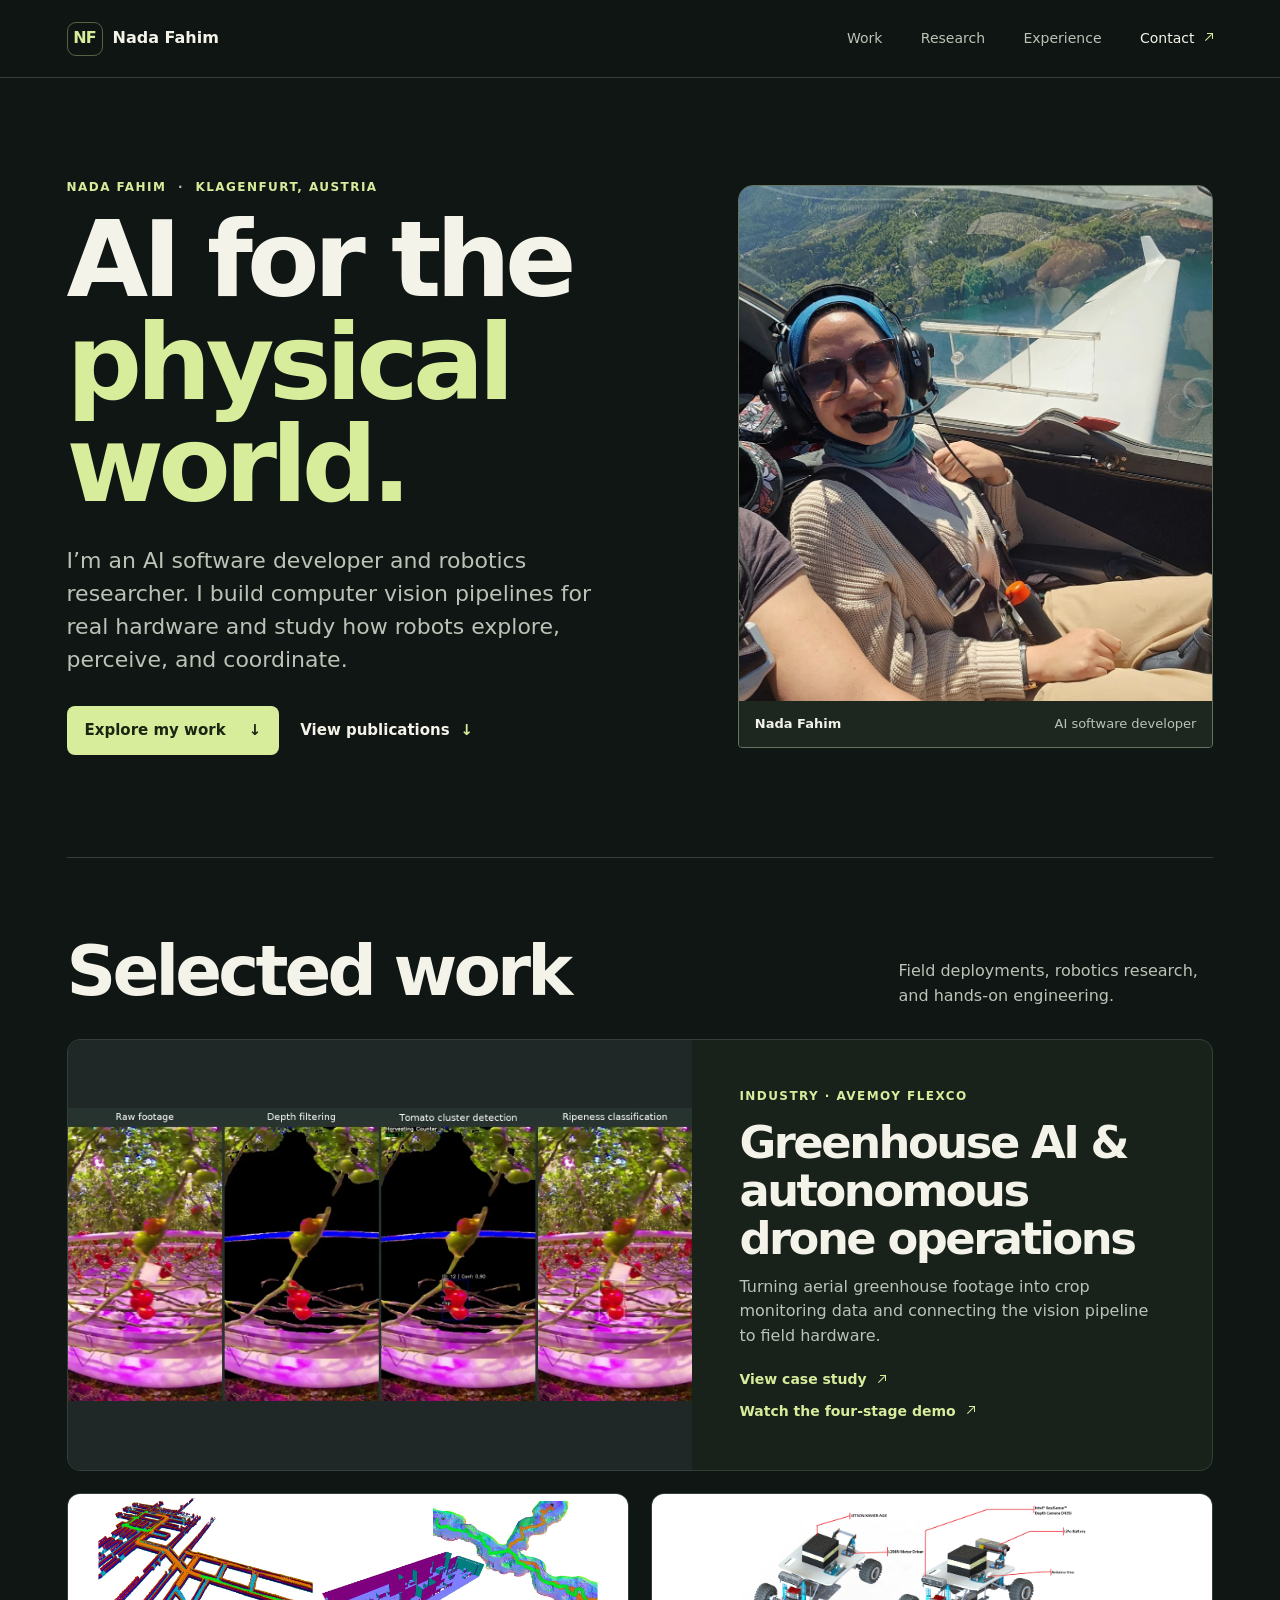
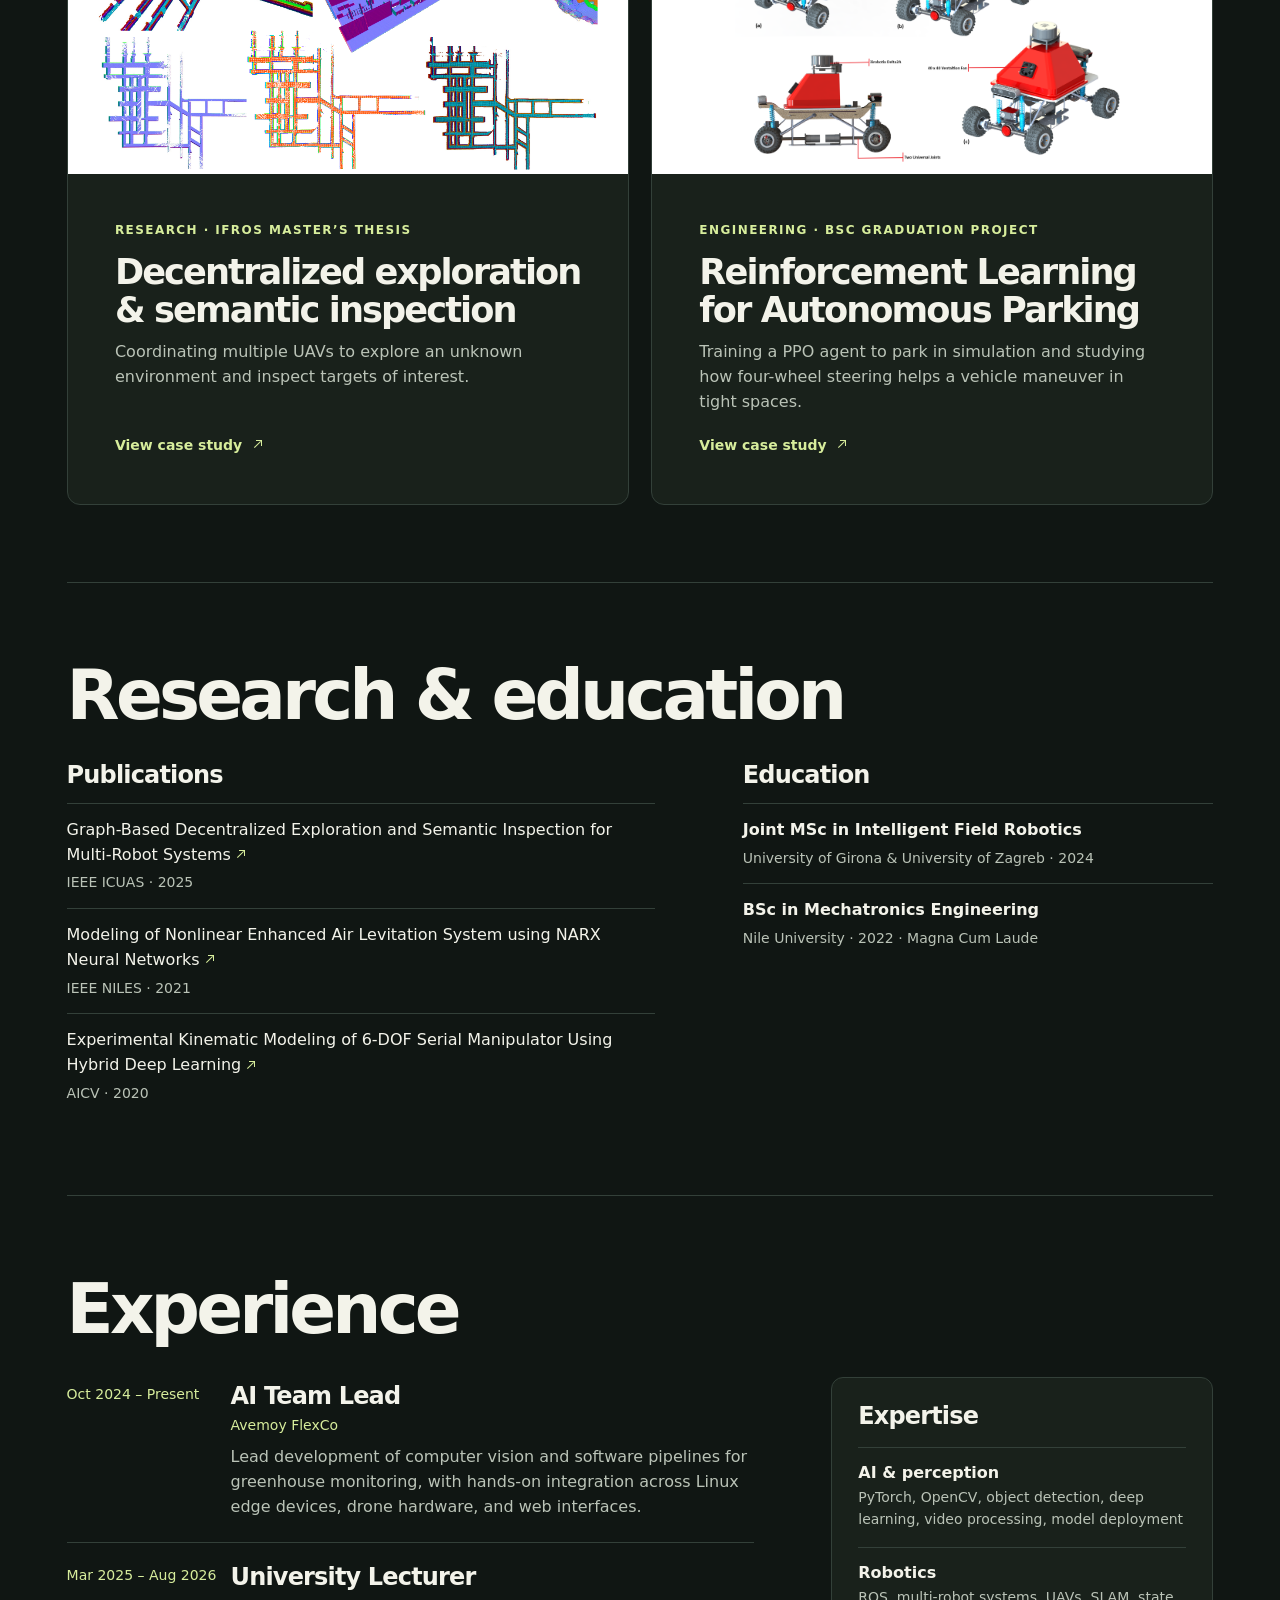
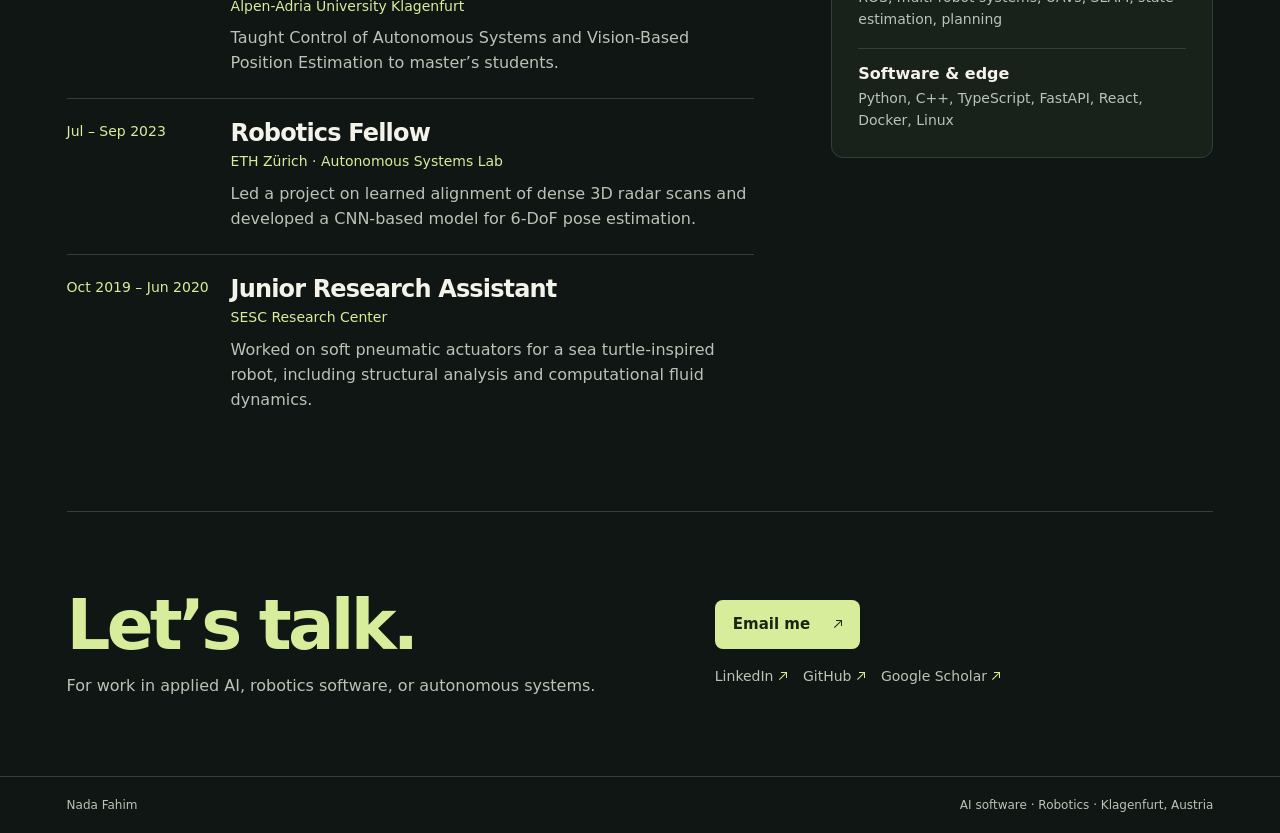
==== commit 76a546d6: "Use thesis defense slide artwork for exploration" ====
--- a/index.html
+++ b/index.html
@@ -12,7 +12,7 @@
 <figure class="portrait"><img src="nada-fahim.webp" width="1000" height="1333" alt="Portrait of Nada Fahim" fetchpriority="high"><figcaption>Nada Fahim <span>AI software developer</span></figcaption></figure></section>
 <section class="section work wrap" id="work"><div class="section-head"><h2>Selected work</h2><p>Field deployments, robotics research, and hands-on engineering.</p></div><article class="case-card featured"><figure><a href="greenhouse-ai.html#vision-demo" aria-label="Watch the greenhouse computer vision demo"><img src="greenhouse-vision-poster.webp" alt="Four-stage greenhouse vision comparison" loading="lazy" style="object-fit: contain; background: #202827"></a></figure>
 <div class="card-body"><p class="eyebrow">Industry · Avemoy FlexCo</p><h3><a href="greenhouse-ai.html">Greenhouse AI & autonomous drone operations</a></h3><p>Turning aerial greenhouse footage into crop monitoring data and connecting the vision pipeline to field hardware.</p>
-<a class="case-link" href="greenhouse-ai.html" aria-label="View case study: Greenhouse AI & autonomous drone operations">View case study <span class="arrow" aria-hidden="true"></span></a><a class="case-link" href="greenhouse-ai.html#vision-demo" style="margin-top: 10px">Watch the four-stage demo <span class="arrow" aria-hidden="true"></span></a></div></article><div class="work-grid"><article class="case-card"><figure><img src="exploration-collage.png" alt="Four views of a color-coded 3D reconstruction from the multi-robot exploration project" loading="lazy" style="object-fit: contain; background: #000"></figure>
+<a class="case-link" href="greenhouse-ai.html" aria-label="View case study: Greenhouse AI & autonomous drone operations">View case study <span class="arrow" aria-hidden="true"></span></a><a class="case-link" href="greenhouse-ai.html#vision-demo" style="margin-top: 10px">Watch the four-stage demo <span class="arrow" aria-hidden="true"></span></a></div></article><div class="work-grid"><article class="case-card"><figure><img src="exploration-thesis-thumbnail.png" alt="Six map and 3D reconstruction views from the multi-robot exploration thesis defense" loading="lazy" style="object-fit: contain; background: #fff"></figure>
 <div class="card-body"><p class="eyebrow">Research · IFRoS master’s thesis</p><h3><a href="multi-robot-exploration.html">Decentralized exploration & semantic inspection</a></h3><p>Coordinating multiple UAVs to explore an unknown environment and inspect targets of interest.</p>
 <a class="case-link" href="multi-robot-exploration.html" aria-label="View case study: Decentralized exploration & semantic inspection">View case study <span class="arrow" aria-hidden="true"></span></a></div></article><article class="case-card"><figure><img src="parking-vehicle-cad.png" alt="CAD illustration of the four-wheel-steering prototype and its sensors" loading="lazy" style="object-fit: contain; background: #fff"></figure>
 <div class="card-body"><p class="eyebrow">Engineering · BSc graduation project</p><h3><a href="autonomous-parking.html">Reinforcement Learning for Autonomous Parking</a></h3><p>Training a PPO agent to park in simulation and studying how four-wheel steering helps a vehicle maneuver in tight spaces.</p>
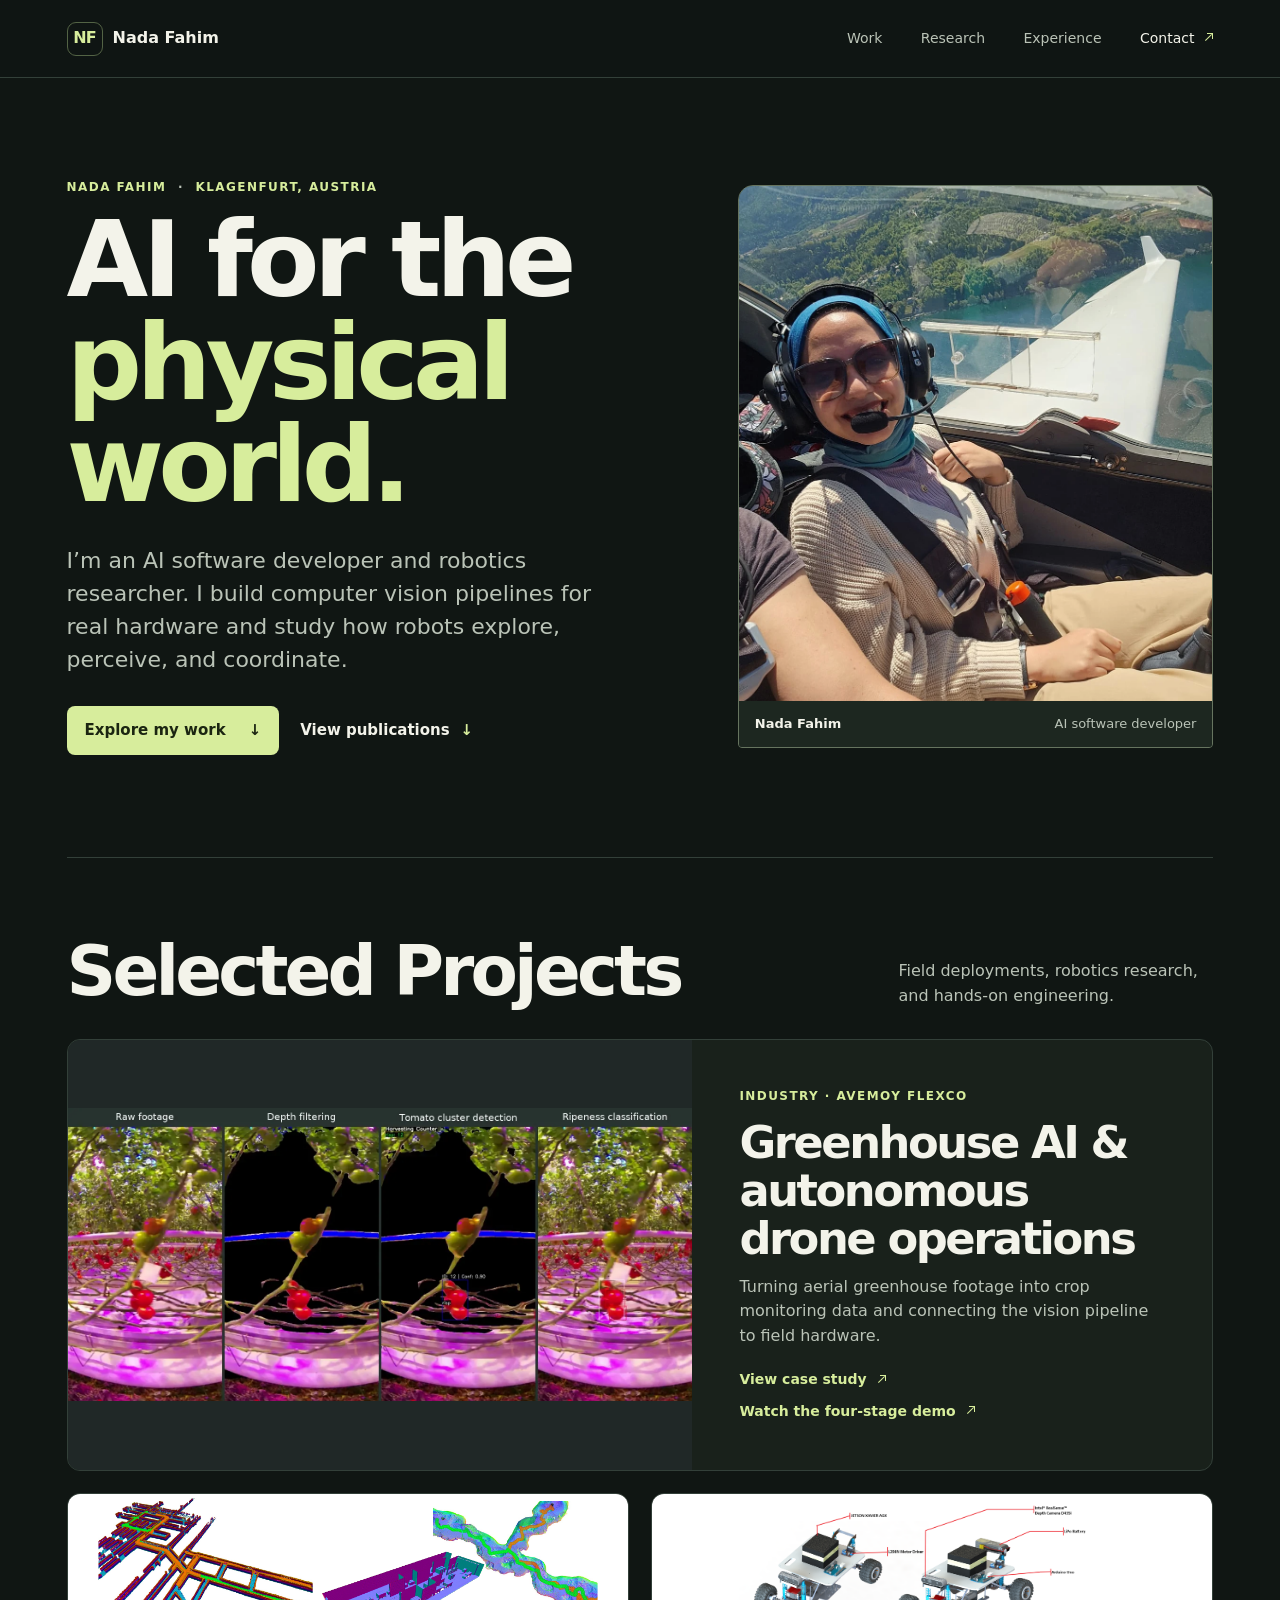
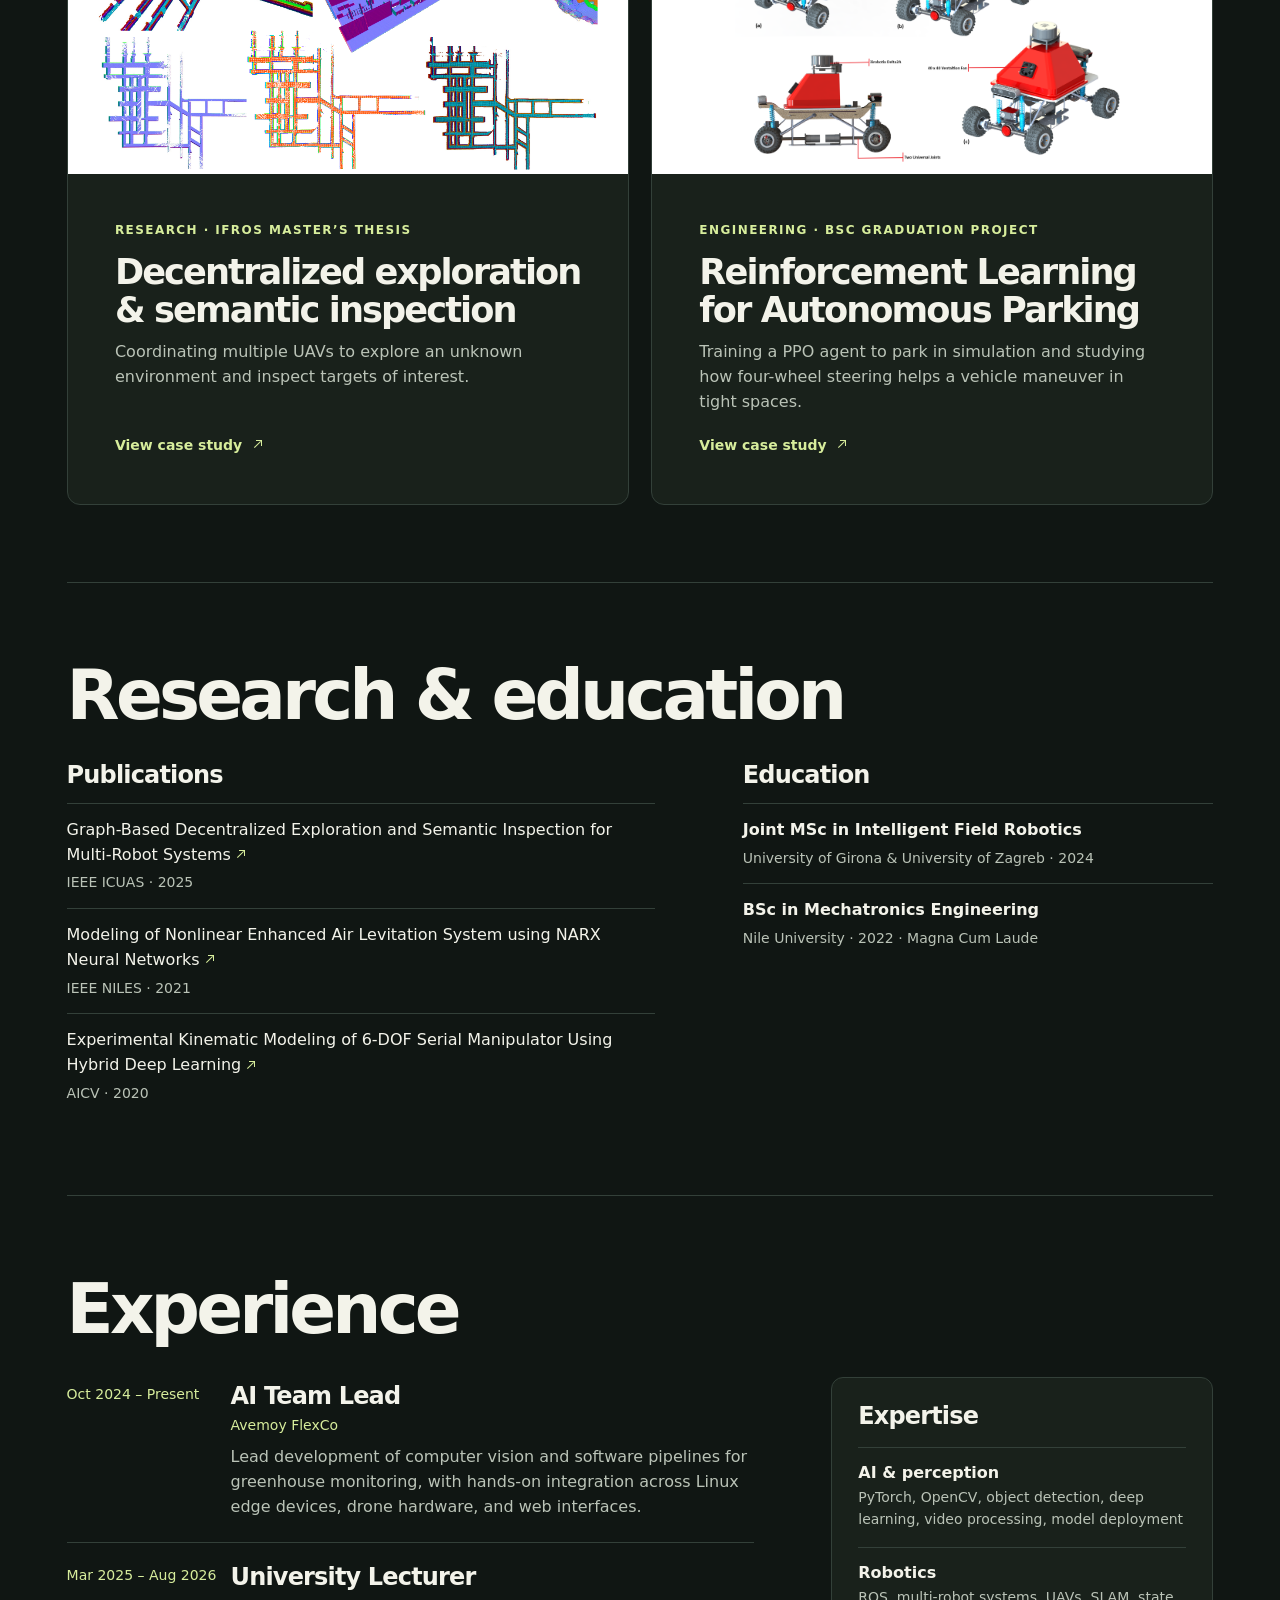
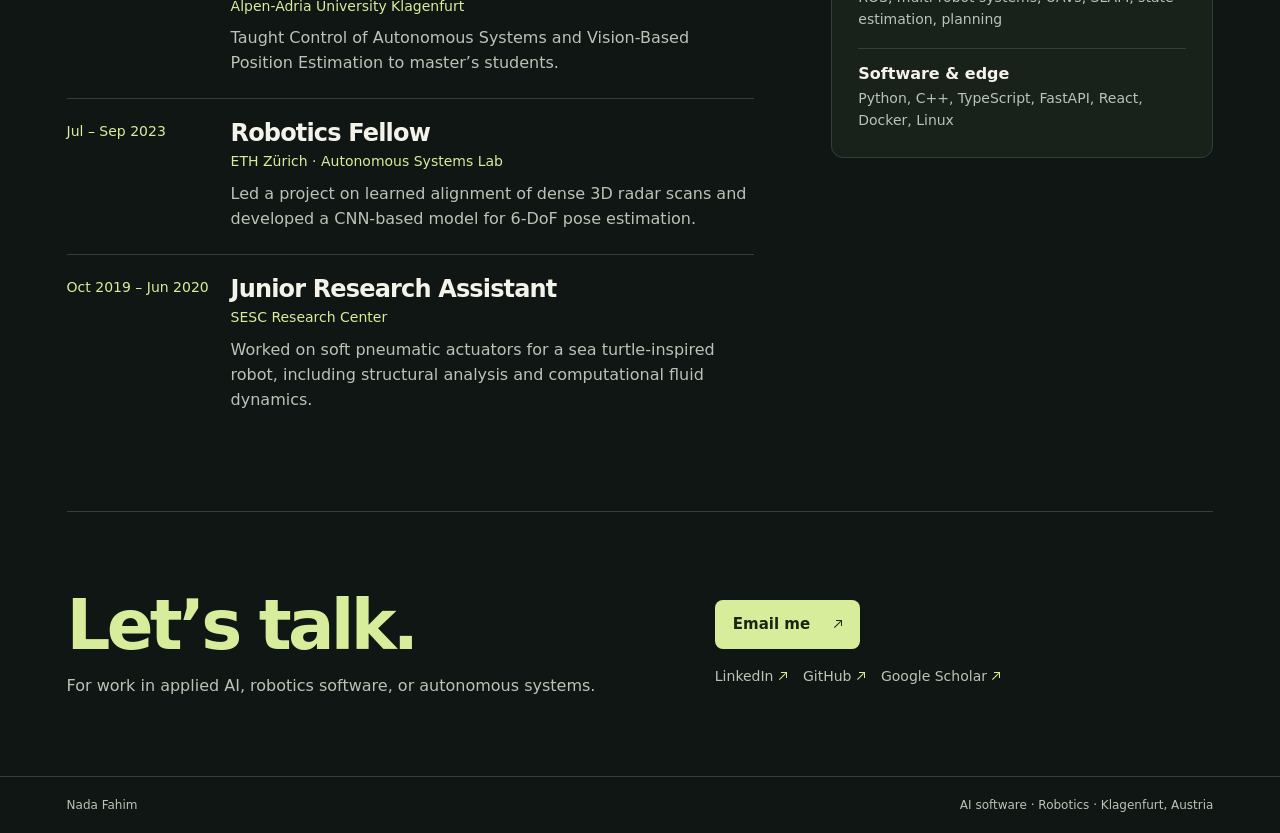
==== commit ebafffad: "Rename homepage section to Selected Projects" ====
--- a/index.html
+++ b/index.html
@@ -10,7 +10,7 @@
 <p class="intro">I’m an AI software developer and robotics researcher. I build computer vision pipelines for real hardware and study how robots explore, perceive, and coordinate.</p>
 <div class="actions"><a class="button" href="#work">Explore my work <span aria-hidden="true">↓</span></a><a class="quiet" href="#publications">View publications <span aria-hidden="true">↓</span></a></div></div>
 <figure class="portrait"><img src="nada-fahim.webp" width="1000" height="1333" alt="Portrait of Nada Fahim" fetchpriority="high"><figcaption>Nada Fahim <span>AI software developer</span></figcaption></figure></section>
-<section class="section work wrap" id="work"><div class="section-head"><h2>Selected work</h2><p>Field deployments, robotics research, and hands-on engineering.</p></div><article class="case-card featured"><figure><a href="greenhouse-ai.html#vision-demo" aria-label="Watch the greenhouse computer vision demo"><img src="greenhouse-vision-poster.webp" alt="Four-stage greenhouse vision comparison" loading="lazy" style="object-fit: contain; background: #202827"></a></figure>
+<section class="section work wrap" id="work"><div class="section-head"><h2>Selected Projects</h2><p>Field deployments, robotics research, and hands-on engineering.</p></div><article class="case-card featured"><figure><a href="greenhouse-ai.html#vision-demo" aria-label="Watch the greenhouse computer vision demo"><img src="greenhouse-vision-poster.webp" alt="Four-stage greenhouse vision comparison" loading="lazy" style="object-fit: contain; background: #202827"></a></figure>
 <div class="card-body"><p class="eyebrow">Industry · Avemoy FlexCo</p><h3><a href="greenhouse-ai.html">Greenhouse AI & autonomous drone operations</a></h3><p>Turning aerial greenhouse footage into crop monitoring data and connecting the vision pipeline to field hardware.</p>
 <a class="case-link" href="greenhouse-ai.html" aria-label="View case study: Greenhouse AI & autonomous drone operations">View case study <span class="arrow" aria-hidden="true"></span></a><a class="case-link" href="greenhouse-ai.html#vision-demo" style="margin-top: 10px">Watch the four-stage demo <span class="arrow" aria-hidden="true"></span></a></div></article><div class="work-grid"><article class="case-card"><figure><img src="exploration-thesis-thumbnail.png" alt="Six map and 3D reconstruction views from the multi-robot exploration thesis defense" loading="lazy" style="object-fit: contain; background: #fff"></figure>
 <div class="card-body"><p class="eyebrow">Research · IFRoS master’s thesis</p><h3><a href="multi-robot-exploration.html">Decentralized exploration & semantic inspection</a></h3><p>Coordinating multiple UAVs to explore an unknown environment and inspect targets of interest.</p>
@@ -24,4 +24,4 @@
 <div><h3>Education</h3><div class="degree"><strong>Joint MSc in Intelligent Field Robotics</strong><p>University of Girona &amp; University of Zagreb · 2024</p></div><div class="degree"><strong>BSc in Mechatronics Engineering</strong><p>Nile University · 2022 · Magna Cum Laude</p></div></div></div></section>
 <section class="section wrap" id="experience"><div class="section-head"><h2>Experience</h2></div><div class="experience-grid"><div><article class="experience-item"><time>Oct 2024 – Present</time><div><h3>AI Team Lead</h3><p class="org">Avemoy FlexCo</p><p>Lead development of computer vision and software pipelines for greenhouse monitoring, with hands-on integration across Linux edge devices, drone hardware, and web interfaces.</p></div></article><article class="experience-item"><time>Mar 2025 – Aug 2026</time><div><h3>University Lecturer</h3><p class="org">Alpen-Adria University Klagenfurt</p><p>Taught Control of Autonomous Systems and Vision-Based Position Estimation to master’s students.</p></div></article><article class="experience-item"><time>Jul – Sep 2023</time><div><h3>Robotics Fellow</h3><p class="org">ETH Zürich · Autonomous Systems Lab</p><p>Led a project on learned alignment of dense 3D radar scans and developed a CNN-based model for 6-DoF pose estimation.</p></div></article><article class="experience-item"><time>Oct 2019 – Jun 2020</time><div><h3>Junior Research Assistant</h3><p class="org">SESC Research Center</p><p>Worked on soft pneumatic actuators for a sea turtle-inspired robot, including structural analysis and computational fluid dynamics.</p></div></article></div><aside class="skills" aria-label="Technical expertise"><h2>Expertise</h2><article><h3>AI & perception</h3><p>PyTorch, OpenCV, object detection, deep learning, video processing, model deployment</p></article><article><h3>Robotics</h3><p>ROS, multi-robot systems, UAVs, SLAM, state estimation, planning</p></article><article><h3>Software & edge</h3><p>Python, C++, TypeScript, FastAPI, React, Docker, Linux</p></article></aside></div></section>
 <section class="contact wrap section" id="contact"><div><h2>Let’s talk.</h2><p>For work in applied AI, robotics software, or autonomous systems.</p></div><div><a class="button" href="mailto:Nada.Fahim2912@gmail.com">Email me <span class="arrow" aria-hidden="true"></span></a><div class="socials"><a class="social-link" href="https://linkedin.com/in/nada-abbas-99n">LinkedIn <span class="arrow" aria-hidden="true"></span></a><a class="social-link" href="https://github.com/NadaAbbas444">GitHub <span class="arrow" aria-hidden="true"></span></a><a class="social-link" href="https://scholar.google.com/citations?user=rYOD8GUAAAAJ&amp;hl=en">Google Scholar <span class="arrow" aria-hidden="true"></span></a></div></div></section></main>
-<footer><div class="wrap footer-inner"><span>Nada Fahim</span><span>AI software · Robotics · Klagenfurt, Austria</span></div></footer></body></html>+<footer><div class="wrap footer-inner"><span>Nada Fahim</span><span>AI software · Robotics · Klagenfurt, Austria</span></div></footer></body></html>
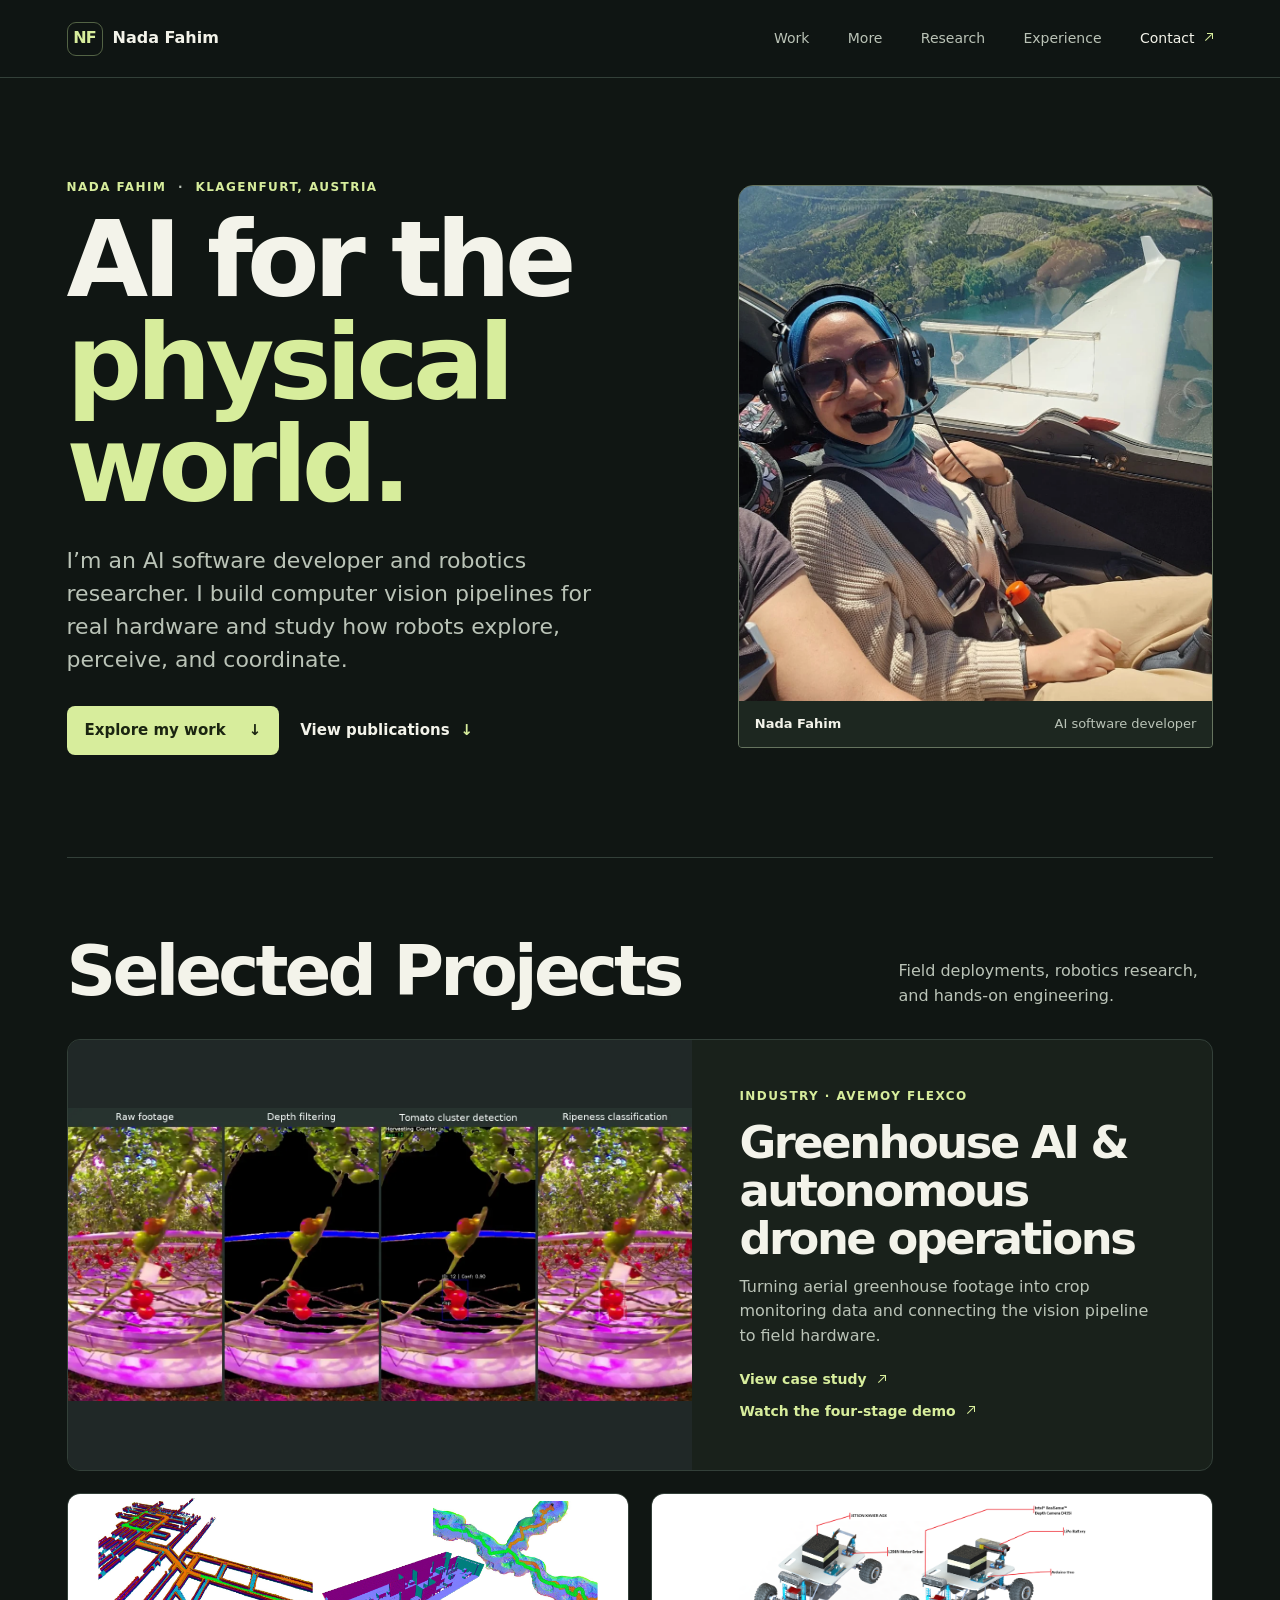
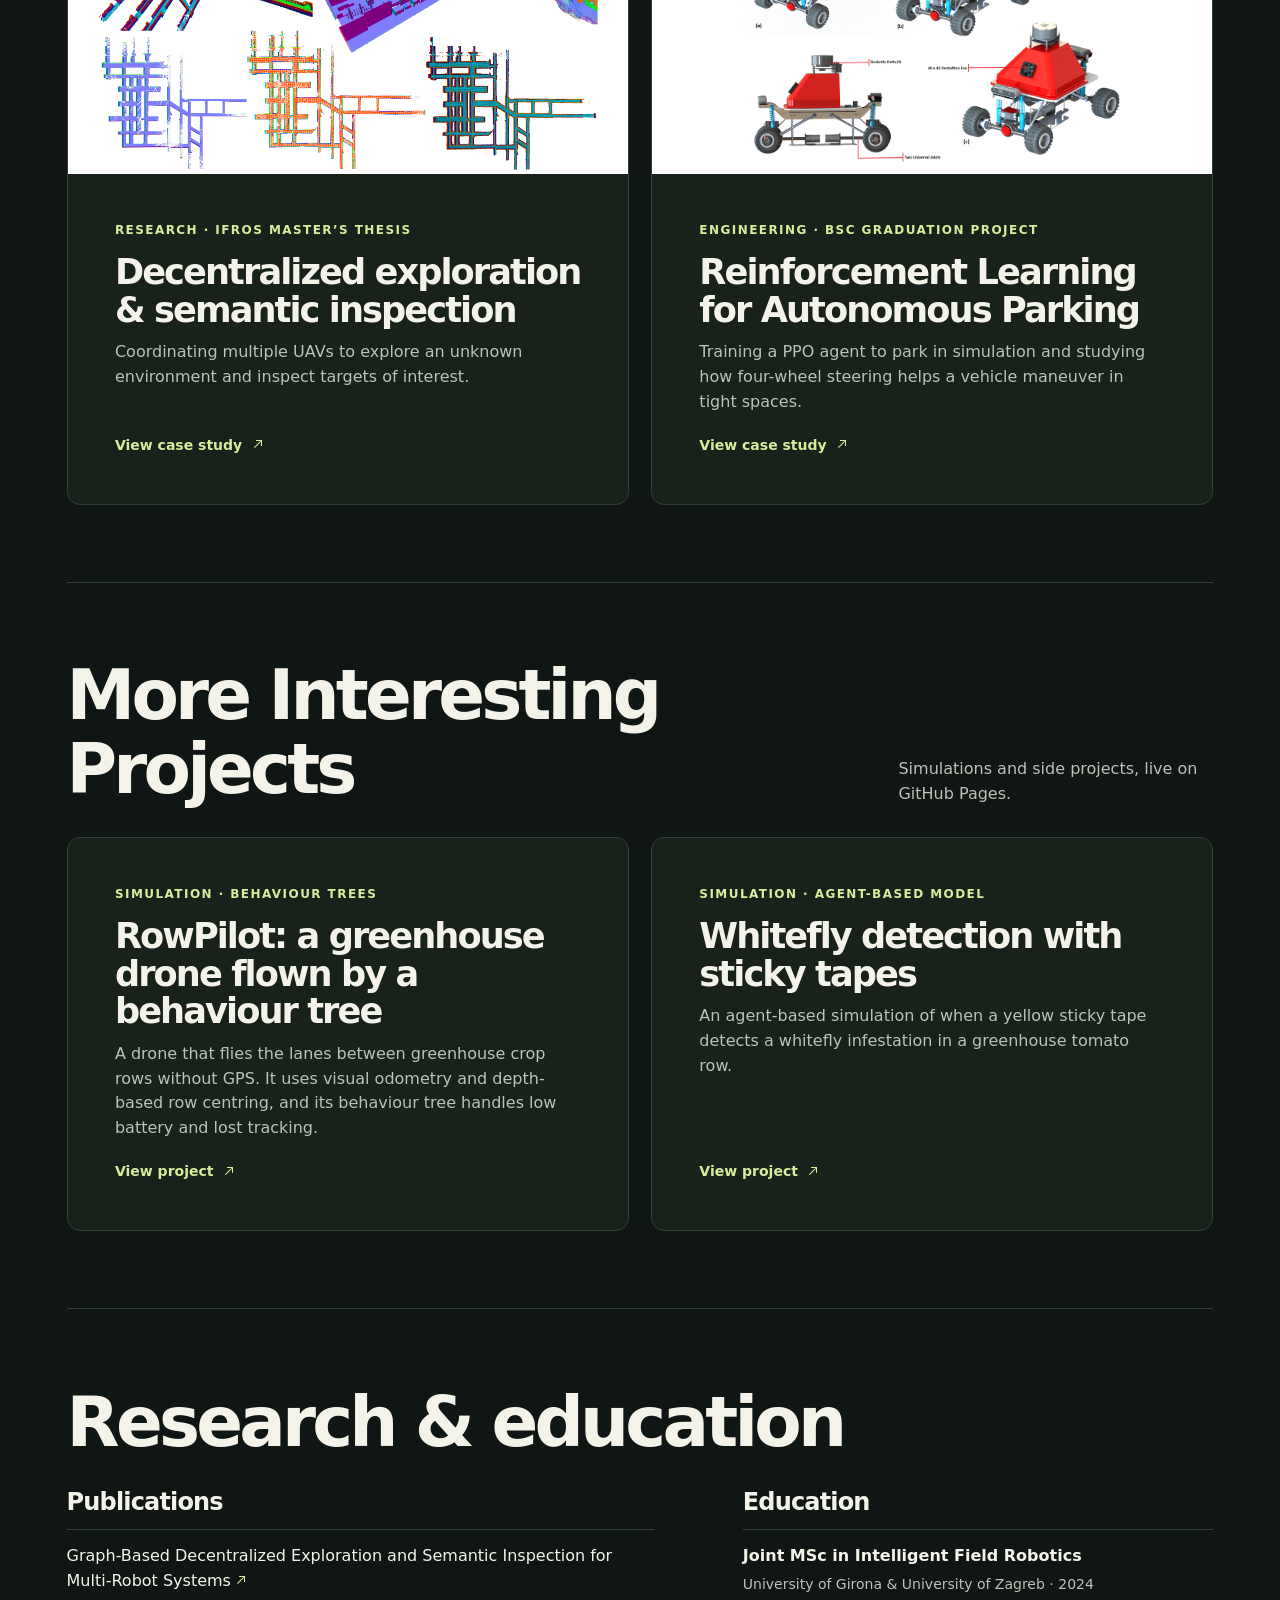
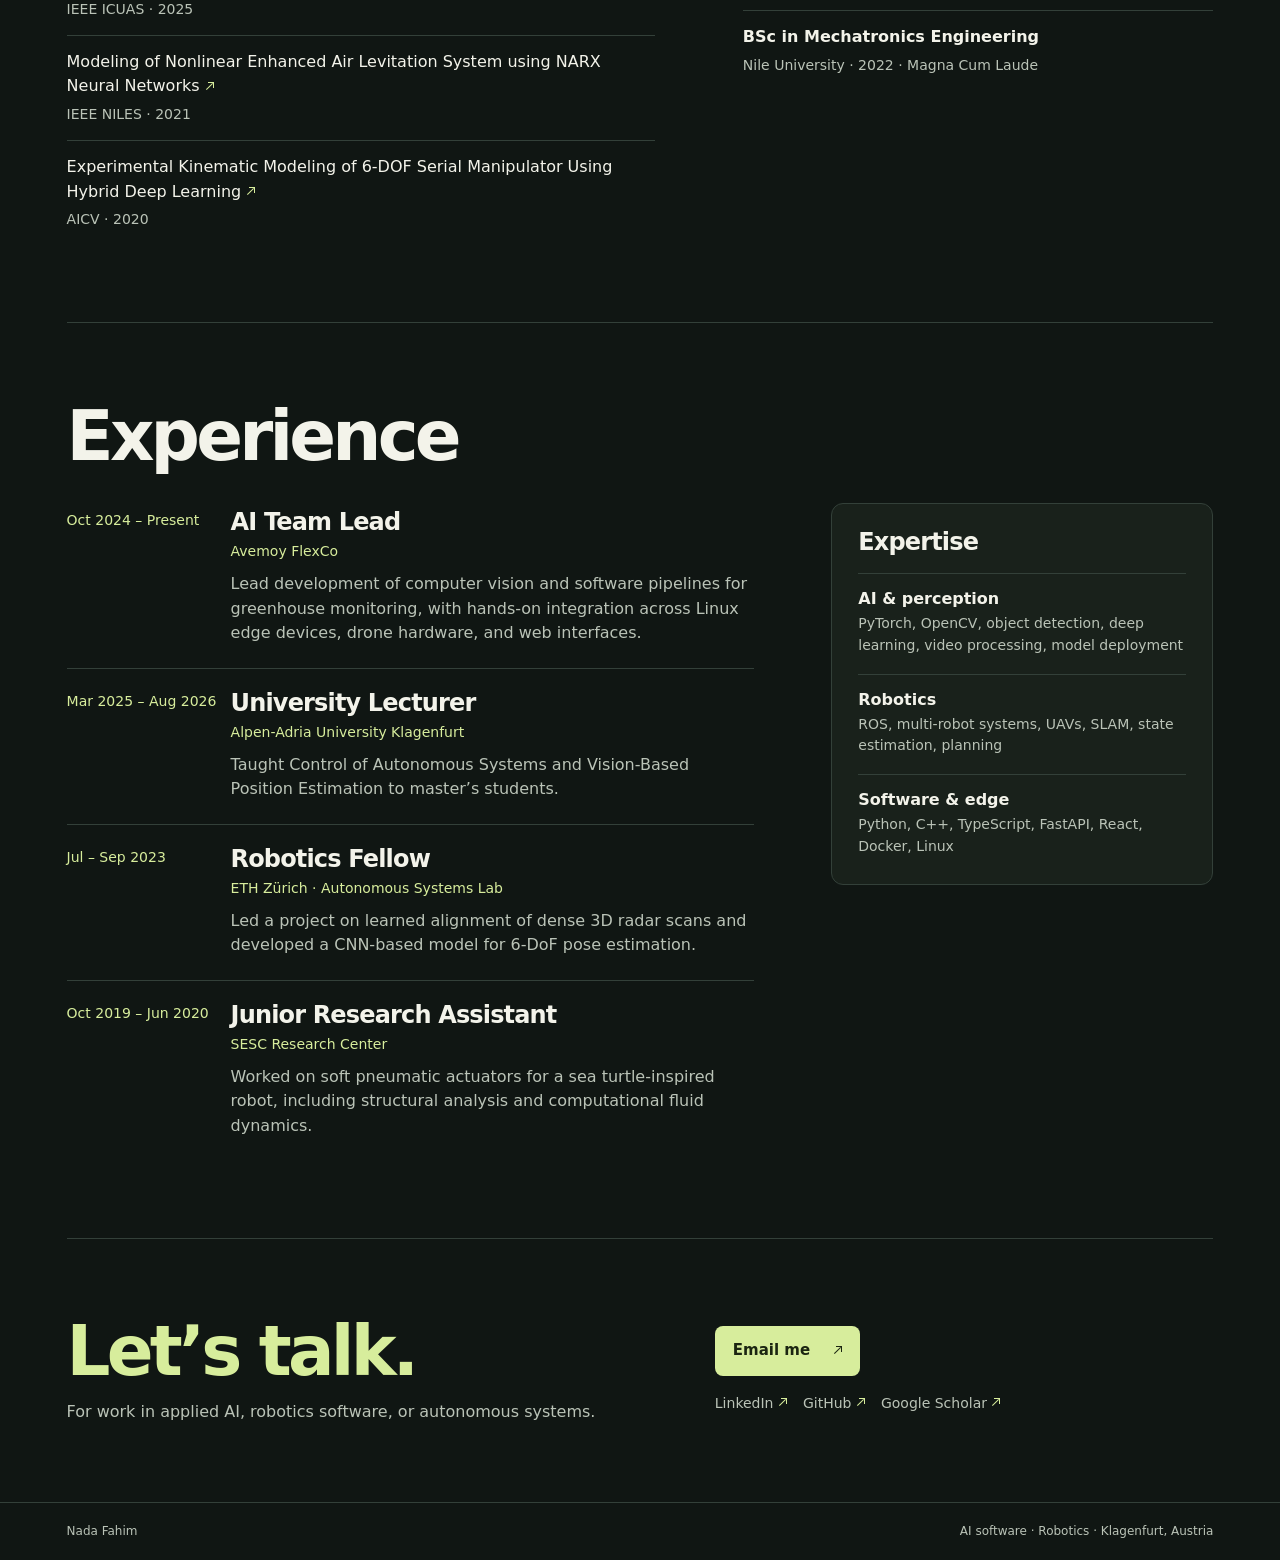
==== commit 3a365768: "Add More Interesting Projects section Links the RowPilot behaviour-tree drone sim and the whitefly a" ====
--- a/index.html
+++ b/index.html
@@ -4,7 +4,7 @@
 <meta property="og:title" content="Nada Fahim | AI Software &amp; Robotics"><meta property="og:description" content="Nada Fahim · AI software developer, robotics engineer, and researcher based in Klagenfurt, Austria.">
 <link rel="icon" href="mark.svg" type="image/svg+xml"><link rel="stylesheet" href="style.css"></head>
 <body><a class="skip" href="#main">Skip to content</a>
-<header class="top"><div class="wrap top-inner"><a class="wordmark" href="index.html" aria-label="Nada Fahim, home"><span class="mark">NF</span><span>Nada Fahim</span></a><nav aria-label="Primary"><a href="index.html#work">Work</a><a href="index.html#research">Research</a><a href="index.html#experience">Experience</a><a class="nav-contact" href="index.html#contact">Contact <span class="arrow" aria-hidden="true"></span></a></nav></div></header>
+<header class="top"><div class="wrap top-inner"><a class="wordmark" href="index.html" aria-label="Nada Fahim, home"><span class="mark">NF</span><span>Nada Fahim</span></a><nav aria-label="Primary"><a href="index.html#work">Work</a><a href="index.html#more-projects">More</a><a href="index.html#research">Research</a><a href="index.html#experience">Experience</a><a class="nav-contact" href="index.html#contact">Contact <span class="arrow" aria-hidden="true"></span></a></nav></div></header>
 <main id="main">
 <section class="hero wrap"><div class="hero-copy"><p class="eyebrow">Nada Fahim <span>·</span> Klagenfurt, Austria</p><h1>AI for the<br><em>physical world.</em></h1>
 <p class="intro">I’m an AI software developer and robotics researcher. I build computer vision pipelines for real hardware and study how robots explore, perceive, and coordinate.</p>
@@ -17,6 +17,9 @@
 <a class="case-link" href="multi-robot-exploration.html" aria-label="View case study: Decentralized exploration & semantic inspection">View case study <span class="arrow" aria-hidden="true"></span></a></div></article><article class="case-card"><figure><img src="parking-vehicle-cad.png" alt="CAD illustration of the four-wheel-steering prototype and its sensors" loading="lazy" style="object-fit: contain; background: #fff"></figure>
 <div class="card-body"><p class="eyebrow">Engineering · BSc graduation project</p><h3><a href="autonomous-parking.html">Reinforcement Learning for Autonomous Parking</a></h3><p>Training a PPO agent to park in simulation and studying how four-wheel steering helps a vehicle maneuver in tight spaces.</p>
 <a class="case-link" href="autonomous-parking.html" aria-label="View case study: Reinforcement Learning for Autonomous Parking">View case study <span class="arrow" aria-hidden="true"></span></a></div></article></div></section>
+<section class="section work wrap" id="more-projects"><div class="section-head"><h2>More Interesting Projects</h2><p>Simulations and side projects, live on GitHub Pages.</p></div><div class="work-grid"><article class="case-card"><div class="card-body"><p class="eyebrow">Simulation · Behaviour trees</p><h3><a href="https://nadaabbas444.github.io/rowpilot-sim-behavior-trees/">RowPilot: a greenhouse drone flown by a behaviour tree</a></h3><p>A drone that flies the lanes between greenhouse crop rows without GPS. It uses visual odometry and depth-based row centring, and its behaviour tree handles low battery and lost tracking.</p>
+<a class="case-link" href="https://nadaabbas444.github.io/rowpilot-sim-behavior-trees/" aria-label="View project: RowPilot">View project <span class="arrow" aria-hidden="true"></span></a></div></article><article class="case-card"><div class="card-body"><p class="eyebrow">Simulation · Agent-based model</p><h3><a href="https://nadaabbas444.github.io/whitefly-agent-based-sim/">Whitefly detection with sticky tapes</a></h3><p>An agent-based simulation of when a yellow sticky tape detects a whitefly infestation in a greenhouse tomato row.</p>
+<a class="case-link" href="https://nadaabbas444.github.io/whitefly-agent-based-sim/" aria-label="View project: Whitefly agent-based simulation">View project <span class="arrow" aria-hidden="true"></span></a></div></article></div></section>
 <section class="section research-section wrap" id="research"><div class="section-head"><h2>Research & education</h2></div><div class="research-grid"><div><h3 id="publications">Publications</h3>
 <ul class="publication-list"><li><a href="https://ieeexplore.ieee.org/document/11007831">Graph-Based Decentralized Exploration and Semantic Inspection for Multi-Robot Systems <span class="arrow" aria-hidden="true"></span></a><p>IEEE ICUAS · 2025</p></li>
 <li><a href="https://ieeexplore.ieee.org/document/9600486">Modeling of Nonlinear Enhanced Air Levitation System using NARX Neural Networks <span class="arrow" aria-hidden="true"></span></a><p>IEEE NILES · 2021</p></li>
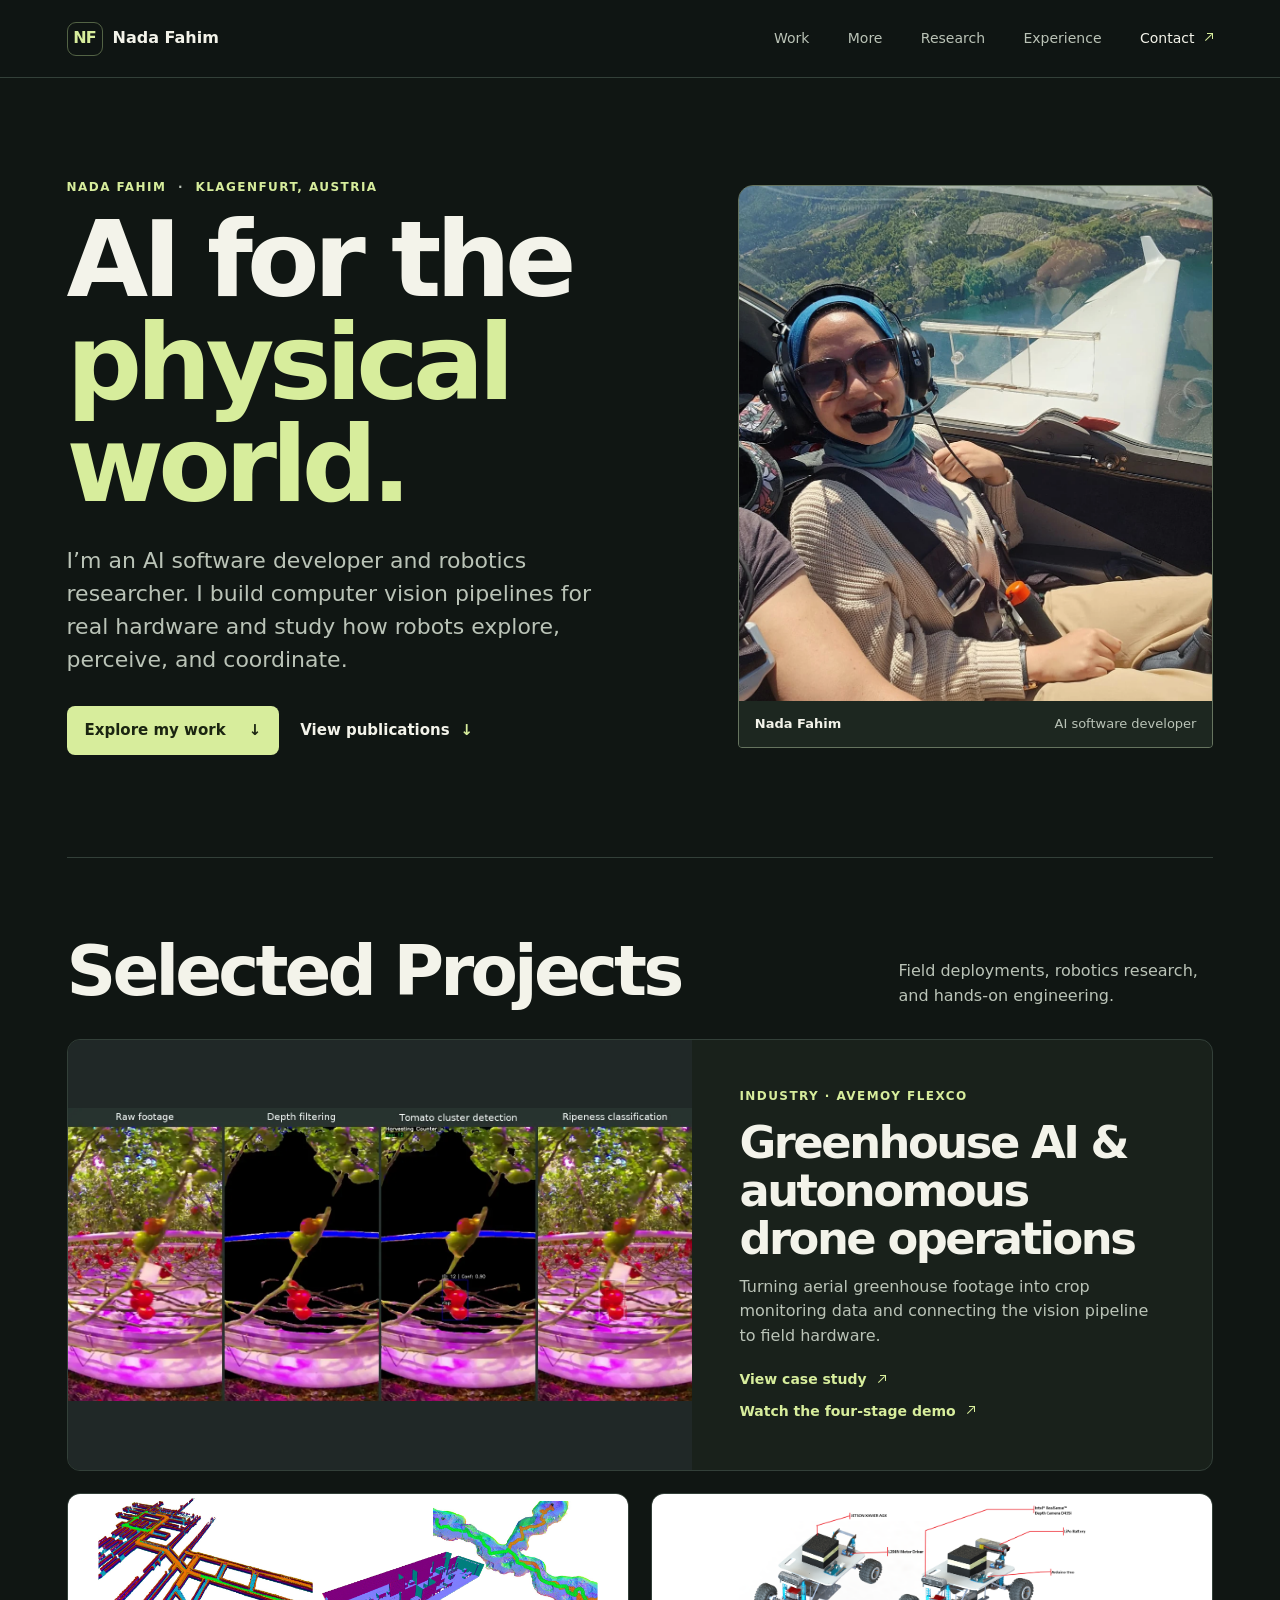
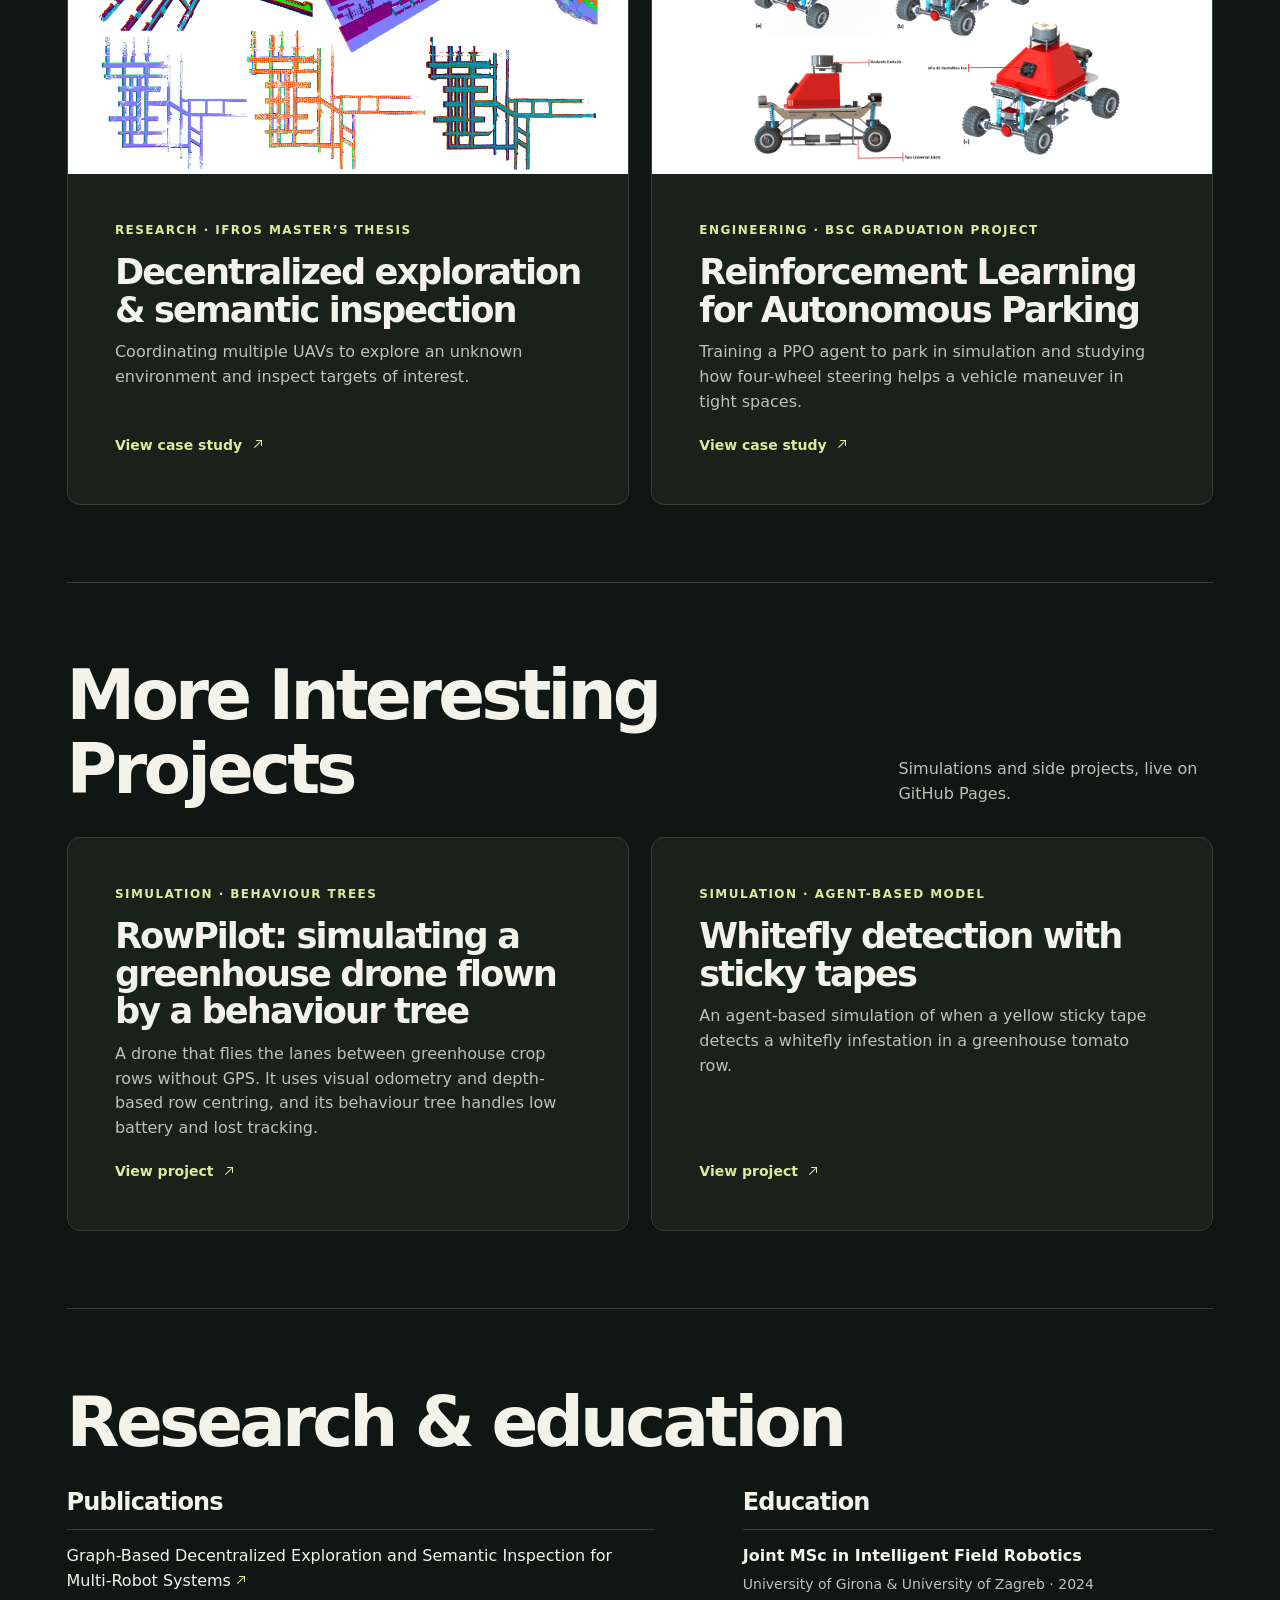
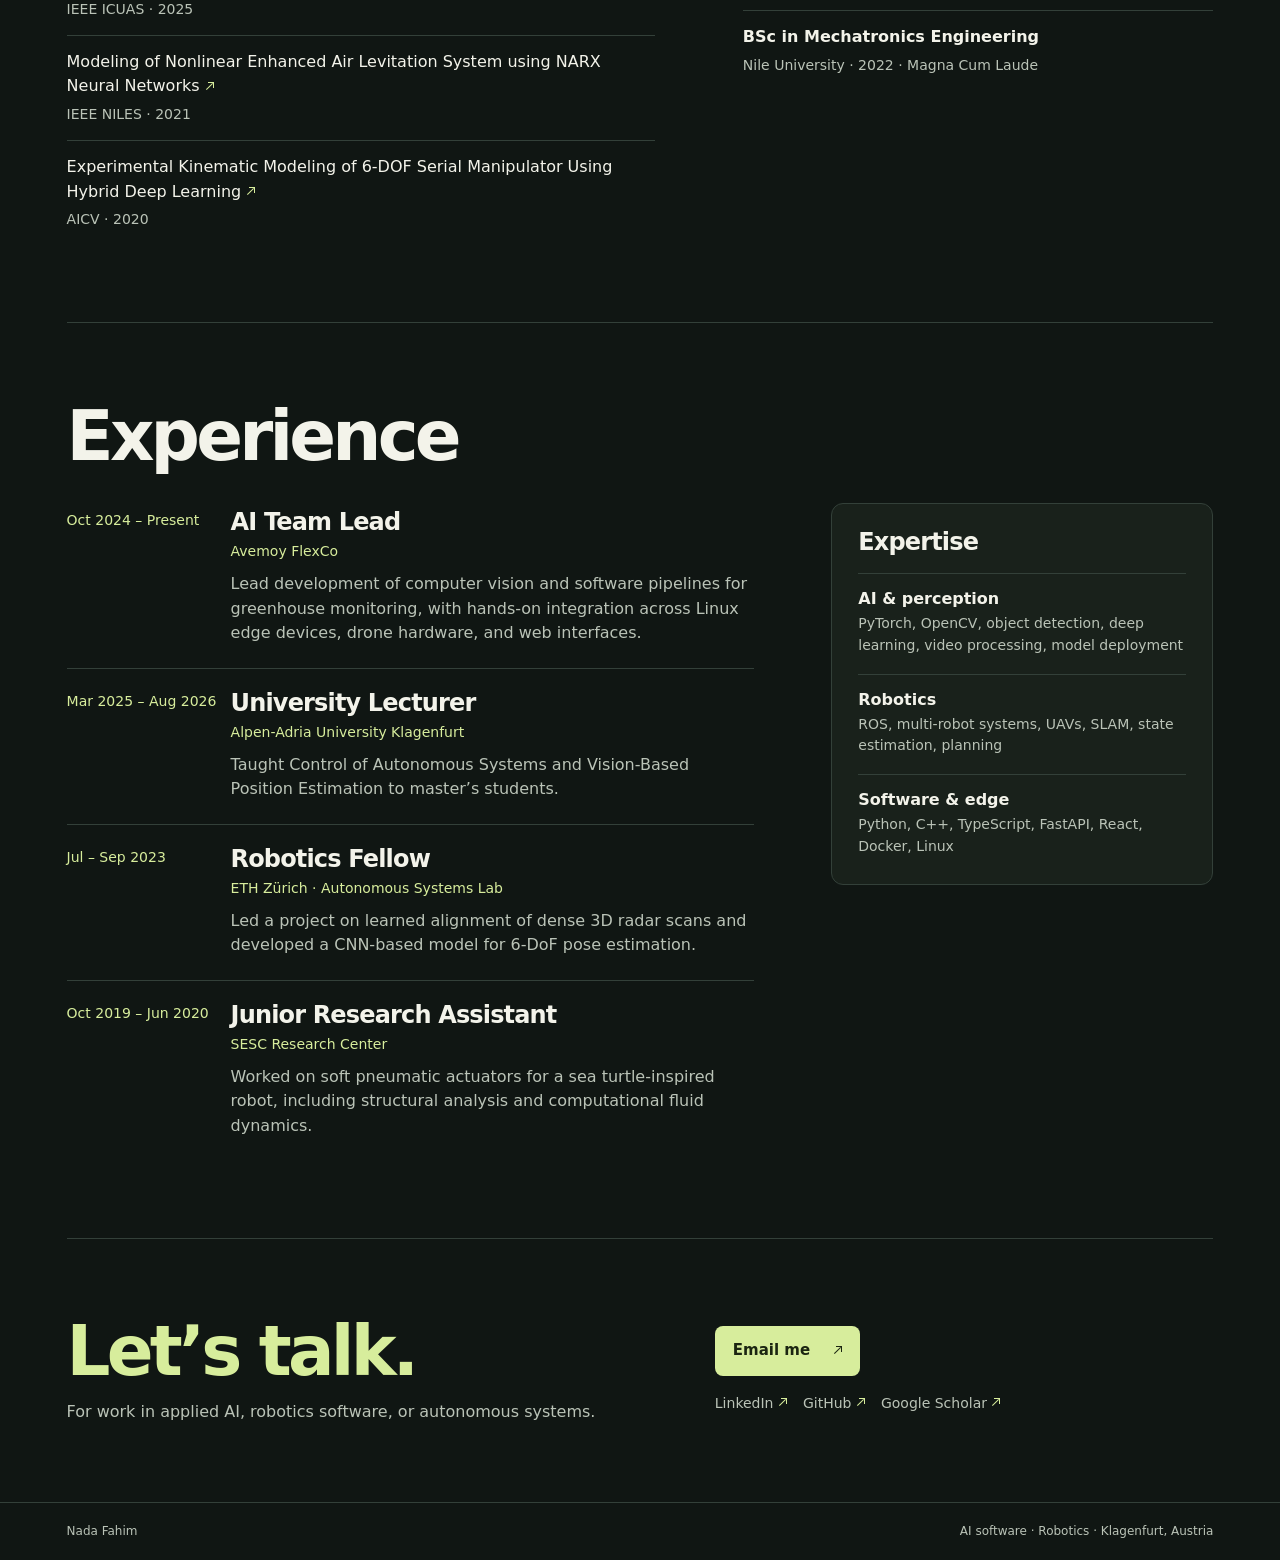
==== commit 1f67f291: "Mention simulation in RowPilot card title" ====
--- a/index.html
+++ b/index.html
@@ -17,7 +17,7 @@
 <a class="case-link" href="multi-robot-exploration.html" aria-label="View case study: Decentralized exploration & semantic inspection">View case study <span class="arrow" aria-hidden="true"></span></a></div></article><article class="case-card"><figure><img src="parking-vehicle-cad.png" alt="CAD illustration of the four-wheel-steering prototype and its sensors" loading="lazy" style="object-fit: contain; background: #fff"></figure>
 <div class="card-body"><p class="eyebrow">Engineering · BSc graduation project</p><h3><a href="autonomous-parking.html">Reinforcement Learning for Autonomous Parking</a></h3><p>Training a PPO agent to park in simulation and studying how four-wheel steering helps a vehicle maneuver in tight spaces.</p>
 <a class="case-link" href="autonomous-parking.html" aria-label="View case study: Reinforcement Learning for Autonomous Parking">View case study <span class="arrow" aria-hidden="true"></span></a></div></article></div></section>
-<section class="section work wrap" id="more-projects"><div class="section-head"><h2>More Interesting Projects</h2><p>Simulations and side projects, live on GitHub Pages.</p></div><div class="work-grid"><article class="case-card"><div class="card-body"><p class="eyebrow">Simulation · Behaviour trees</p><h3><a href="https://nadaabbas444.github.io/rowpilot-sim-behavior-trees/">RowPilot: a greenhouse drone flown by a behaviour tree</a></h3><p>A drone that flies the lanes between greenhouse crop rows without GPS. It uses visual odometry and depth-based row centring, and its behaviour tree handles low battery and lost tracking.</p>
+<section class="section work wrap" id="more-projects"><div class="section-head"><h2>More Interesting Projects</h2><p>Simulations and side projects, live on GitHub Pages.</p></div><div class="work-grid"><article class="case-card"><div class="card-body"><p class="eyebrow">Simulation · Behaviour trees</p><h3><a href="https://nadaabbas444.github.io/rowpilot-sim-behavior-trees/">RowPilot: simulating a greenhouse drone flown by a behaviour tree</a></h3><p>A drone that flies the lanes between greenhouse crop rows without GPS. It uses visual odometry and depth-based row centring, and its behaviour tree handles low battery and lost tracking.</p>
 <a class="case-link" href="https://nadaabbas444.github.io/rowpilot-sim-behavior-trees/" aria-label="View project: RowPilot">View project <span class="arrow" aria-hidden="true"></span></a></div></article><article class="case-card"><div class="card-body"><p class="eyebrow">Simulation · Agent-based model</p><h3><a href="https://nadaabbas444.github.io/whitefly-agent-based-sim/">Whitefly detection with sticky tapes</a></h3><p>An agent-based simulation of when a yellow sticky tape detects a whitefly infestation in a greenhouse tomato row.</p>
 <a class="case-link" href="https://nadaabbas444.github.io/whitefly-agent-based-sim/" aria-label="View project: Whitefly agent-based simulation">View project <span class="arrow" aria-hidden="true"></span></a></div></article></div></section>
 <section class="section research-section wrap" id="research"><div class="section-head"><h2>Research & education</h2></div><div class="research-grid"><div><h3 id="publications">Publications</h3>
